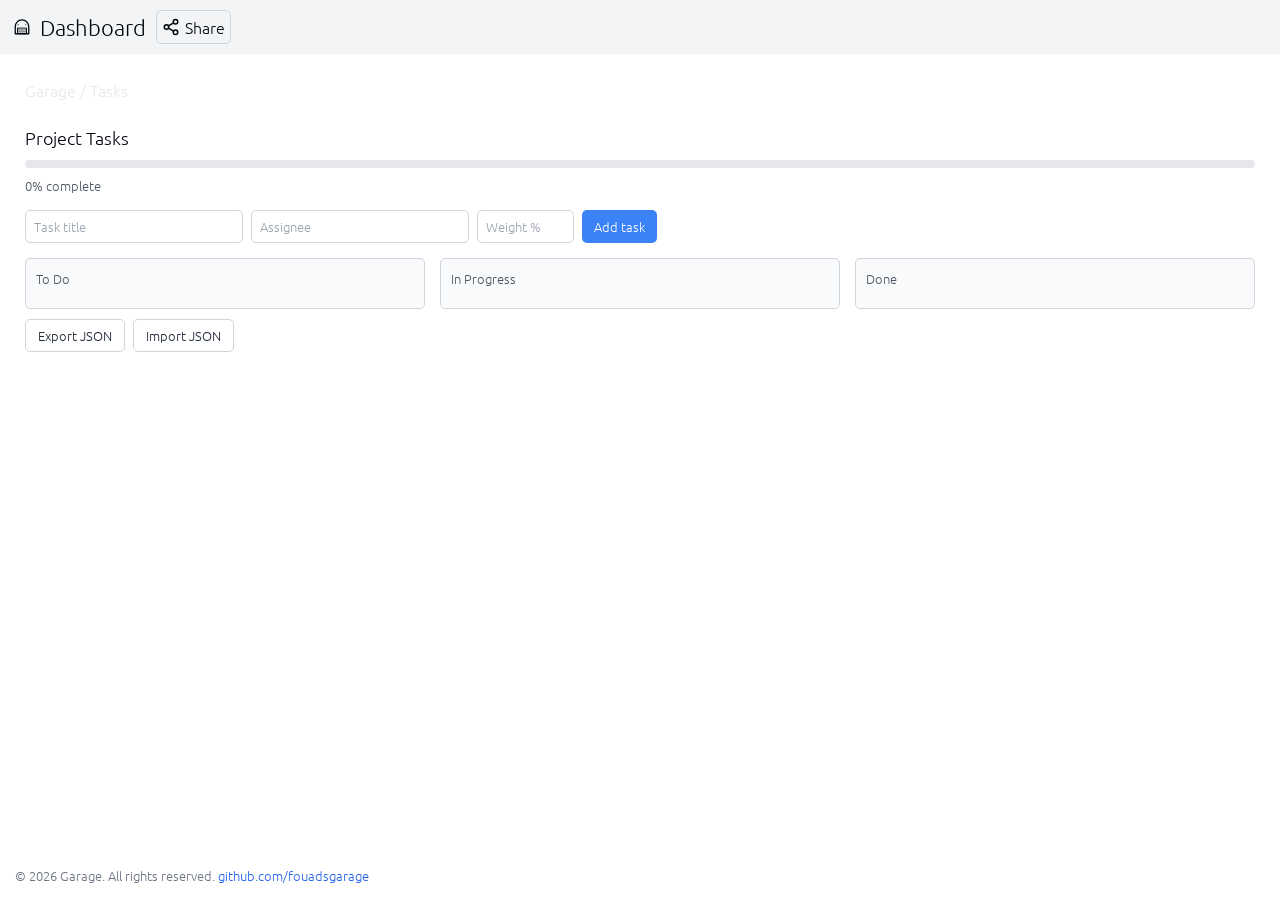
==== tasks.html @ 083e90ca "Add files via upload" ====
<!DOCTYPE html>
<html lang="en">
<head>
    <meta charset="UTF-8">
    <meta name="viewport" content="width=device-width, initial-scale=1.0">
    <title>Garage</title>

    <link rel="stylesheet" href="dashboard/assets/stylesheets/style.css">

    <script src="dashboard/assets/engines/engine.js" defer></script>
</head>
<body>
    <header class="dp-flex ai-center">
        <div class="brandmark dp-flex ai-center">
            <svg class="brand-logo" xmlns="http://www.w3.org/2000/svg" width="24" height="24" viewBox="0 0 512 512" aria-hidden="true">
                <path d="M112 400 V248 a144 144 0 0 1 288 0 V400 Z" fill="none" stroke="currentColor" stroke-width="28" stroke-linejoin="round"/>
                <rect x="160" y="280" width="192" height="120" fill="none" stroke="currentColor" stroke-width="20"/>
                <line x1="160" y1="320" x2="352" y2="320" stroke="currentColor" stroke-width="14" stroke-linecap="round"/>
                <line x1="160" y1="360" x2="352" y2="360" stroke="currentColor" stroke-width="14" stroke-linecap="round"/>
                <circle cx="176" cy="208" r="12" fill="currentColor"/>
                <circle cx="336" cy="208" r="12" fill="currentColor"/>
            </svg>
            <h1>Dashboard</h1>
        </div>
        <nav>
            <a href="" class="dp-flex ai-center jc-center" id="share-btn">
                <svg xmlns="http://www.w3.org/2000/svg" width="18" height="18" viewBox="0 0 24 24"
                    fill="none" stroke="currentColor" stroke-width="2"
                    stroke-linecap="round" stroke-linejoin="round" aria-hidden="true">
                    <circle cx="18" cy="5" r="3"/>
                    <circle cx="6" cy="12" r="3"/>
                    <circle cx="18" cy="19" r="3"/>
                    <line x1="8.59" y1="13.51" x2="15.42" y2="17.49"/>
                    <line x1="15.41" y1="6.51" x2="8.59" y2="10.49"/>
                </svg>
                Share
            </a>
        </nav>
    </header>
    <main>
        <article>
            <section class="route">
                <p>Garage / Tasks</p>
            </section>
            <section class="tasks-board">
                <div class="board-header">
                    <h2>Project Tasks</h2>
                    <div class="progress-bar">
                        <div class="progress-fill" id="progress-fill" style="width: 0%"></div>
                    </div>
                    <span class="progress-text" id="progress-text">0% complete</span>
                </div>

                <form class="task-create" id="task-create">
                    <input type="text" name="title" id="task-title" placeholder="Task title" required>
                    <input type="text" name="assignee" id="task-assignee" placeholder="Assignee" required>
                    <input type="number" name="weight" id="task-weight" placeholder="Weight %" min="1" max="100" required>
                    <button type="submit">Add task</button>
                </form>

                <div class="board-columns" id="board-columns">
                    <div class="column" data-status="todo">
                        <h3>To Do</h3>
                    </div>
                    <div class="column" data-status="in_progress">
                        <h3>In Progress</h3>
                    </div>
                    <div class="column" data-status="done">
                        <h3>Done</h3>
                    </div>
                </div>
                <div class="task-actions">
                    <button type="button" id="export-json">Export JSON</button>
                    <label class="import-label">
                        Import JSON
                        <input type="file" id="import-json" accept=".json" hidden>
                    </label>
                </div>
            </section>
        </article>
        <!-- <aside></aside> -->
    </main>
    <footer class="dp-flex ai-center jc-center">
        <p>
            &copy; 2026 Garage. All rights reserved.
            <a href="https://github.com/fouadsgarage" target="_blank" rel="noopener">github.com/fouadsgarage</a>
        </p>
    </footer>
</body>
</html>
---- dashboard/assets/stylesheets/style.css ----
@charset "UTF-8";
@import url(./defaults.css);

:root {
    /* ubuntu-font-family-0.83 */
    --ubuntu-font-family-083-L: ubuntu-font-family-083-L;

    /* gray-scale */
    --gray-50:  #f9fafb;
    --gray-100: #f3f4f6;
    --gray-200: #e5e7eb;
    --gray-300: #d1d5db;
    --gray-400: #9ca3af;
    --gray-500: #6b7280;
    --gray-600: #4b5563;
    --gray-700: #374151;
    --gray-800: #1f2937;
    --gray-900: #111827;
    --gray-950: #030712;
    
    /* blue scale */
    --blue-50:  #eff6ff;
    --blue-100: #dbeafe;
    --blue-200: #bfdbfe;
    --blue-300: #93c5fd;
    --blue-400: #60a5fa;
    --blue-500: #3b82f6;
    --blue-600: #2563eb;
    --blue-700: #1d4ed8;
    --blue-800: #1e40af;
    --blue-900: #1e3a8a;
    --blue-950: #172554;
}

* {
    box-sizing: border-box;
    margin: 0;
    border: 0;
    padding: 0;
    font-family: var(--ubuntu-font-family-083-L);
}

header {
    background-color: var(--gray-100);
    padding: 10px;
}

header .brandmark {
    margin: 0 10px 0 0;
}

header .brandmark .brand-logo {
    color: var(--gray-950);
    margin: 0 6px 0 0;
    flex-shrink: 0;
}

header .brandmark h1 {
    color: var(--gray-950);
    font-size: 22px;
    font-weight: 100;
}

header nav a {
    text-decoration: none;
    color: var(--gray-950);
    margin: 0 5px 0 0;
    border: 1px solid var(--gray-300);
    border-radius: 5px;
    padding: 5px;
    transition: 0.3s;
}

header nav a svg {
    margin: 0 5px 0 0;
}

/* main */

main article .route {
    color: var(--gray-200);
    margin: 0 0 25px 0;
}

main article {
    margin: 25px;
}

main article .welcome-message {
    margin: 0 0 25px 0;
}

main article .welcome-message p {
    color: var(--gray-600);
    font-weight: bold;
}

main article .guide {
    margin: 0 0 25px 0;
    background-color: var(--gray-50);
    border: 1px solid var(--gray-300);
    border-radius: 5px;
    padding: 15px;
}

main article .guide h2 {
    color: var(--gray-950);
    font-size: 16px;
    font-weight: 400;
    margin: 0 0 12px 0;
}

main article .guide .guide-steps .step {
    display: flex;
    align-items: flex-start;
    gap: 10px;
    margin: 0 0 10px 0;
}

main article .guide .guide-steps .step:last-child {
    margin: 0;
}

main article .guide .guide-steps .step .step-number {
    flex-shrink: 0;
    width: 22px;
    height: 22px;
    display: flex;
    align-items: center;
    justify-content: center;
    background-color: var(--blue-500);
    color: white;
    border-radius: 50%;
    font-size: 12px;
}

main article .guide .guide-steps .step p {
    color: var(--gray-600);
    font-size: 13px;
    line-height: 1.5;
}

main article .guide .guide-steps .step p a {
    color: var(--blue-600);
    text-decoration: none;
}

main article .guide .guide-steps .step p strong {
    color: var(--gray-800);
    font-weight: 500;
}

footer {
    position: absolute;
    bottom: 0;
    padding: 15px;
    margin: 25px 0 0 0;
}

footer p {
    color: var(--gray-500);
    font-size: 13px;
}

footer p a {
    color: var(--blue-600);
    text-decoration: none;
    transition: 0.3s;
}

/* t */

main article .terminal {
    border: 1px solid var(--gray-300);
    border-radius: 5px;
    overflow: hidden;
}

main article .terminal .terminal-body {
    padding: 10px;
    color: var(--gray-600);
    font-size: 14px;
}

main article .terminal .terminal-body .line {
    margin: 0 0 5px 0;
}

main article .terminal .terminal-body code {
    color: var(--blue-600);
}

main article .terminal .terminal-input {
    display: flex;
    align-items: center;
    gap: 5px;
    padding: 10px;
    border-top: 1px solid var(--gray-300);
}

main article .terminal .terminal-input .prompt {
    color: var(--blue-600);
}

main article .terminal .terminal-input input {
    width: 100%;
    background-color: transparent;
    color: var(--gray-800);
    font-size: 14px;
    outline: none;
}

main article .terminal .terminal-input input::placeholder {
    color: var(--gray-400);
}

/* Tasks.html main */

main article .tasks-board {
    margin: 0 0 25px 0;
}

main article .tasks-board .board-header {
    margin: 0 0 15px 0;
}

main article .tasks-board .board-header h2 {
    color: var(--gray-950);
    font-size: 18px;
    font-weight: 400;
    margin: 0 0 10px 0;
}

main article .tasks-board .board-header .progress-bar {
    width: 100%;
    height: 8px;
    background-color: var(--gray-200);
    border-radius: 5px;
    overflow: hidden;
    margin: 0 0 5px 0;
}

main article .tasks-board .board-header .progress-bar .progress-fill {
    height: 100%;
    background-color: var(--blue-500);
    transition: 0.3s;
}

main article .tasks-board .board-header .progress-text {
    color: var(--gray-600);
    font-size: 13px;
}

main article .tasks-board .task-create {
    display: flex;
    gap: 8px;
    margin: 0 0 15px 0;
}

main article .tasks-board .task-create input {
    border: 1px solid var(--gray-300);
    border-radius: 5px;
    padding: 6px 8px;
    font-size: 13px;
    color: var(--gray-800);
    background-color: white;
}

main article .tasks-board .task-create input::placeholder {
    color: var(--gray-400);
}

main article .tasks-board .task-create button {
    background-color: var(--blue-500);
    color: white;
    border-radius: 5px;
    padding: 6px 12px;
    font-size: 13px;
    cursor: pointer;
    transition: 0.3s;
}

main article .tasks-board .board-columns {
    display: flex;
    gap: 15px;
}

main article .tasks-board .board-columns .column {
    flex: 1;
    background-color: var(--gray-50);
    border: 1px solid var(--gray-300);
    border-radius: 5px;
    padding: 10px;
}

main article .tasks-board .board-columns .column h3 {
    color: var(--gray-600);
    font-size: 13px;
    font-weight: 400;
    margin: 0 0 10px 0;
}

main article .tasks-board .board-columns .column .task-card {
    background-color: white;
    border: 1px solid var(--gray-200);
    border-radius: 5px;
    padding: 10px;
    margin: 0 0 8px 0;
}

main article .tasks-board .board-columns .column .task-card.done {
    opacity: 0.6;
}

main article .tasks-board .board-columns .column .task-card .task-title {
    color: var(--gray-800);
    font-size: 14px;
    margin: 0 0 5px 0;
}

main article .tasks-board .board-columns .column .task-card .task-meta {
    color: var(--gray-500);
    font-size: 12px;
    margin: 0 0 8px 0;
}

main article .tasks-board .board-columns .column .task-card .btn-start {
    background-color: var(--gray-500);
    color: white;
    border-radius: 5px;
    padding: 5px 10px;
    font-size: 12px;
    cursor: pointer;
    transition: 0.3s;
}

main article .tasks-board .board-columns .column .task-card .btn-success {
    background-color: var(--blue-500);
    color: white;
    border-radius: 5px;
    padding: 5px 10px;
    font-size: 12px;
    cursor: pointer;
    transition: 0.3s;
}

main article .tasks-board .task-actions {
    display: flex;
    gap: 8px;
    margin: 0 0 15px 0;
}

main article .tasks-board .task-actions button,
main article .tasks-board .task-actions .import-label {
    margin: 10px 0 0 0;
    border: 1px solid var(--gray-300);
    border-radius: 5px;
    padding: 6px 12px;
    font-size: 13px;
    color: var(--gray-800);
    background-color: white;
    cursor: pointer;
    transition: 0.3s;
}

@media (hover: hover) and (pointer: fine) {
    header nav a:hover {
        background-color: var(--gray-200);
    }

    main article .tasks-board .task-create button:hover {
        background-color: var(--blue-600);
    }

    main article .tasks-board .board-columns .column .task-card .btn-start:hover {
        background-color: var(--gray-600);
    }

    main article .tasks-board .board-columns .column .task-card .btn-success:hover {
        background-color: var(--blue-600);
    }

    main article .tasks-board .task-actions button:hover,
    main article .tasks-board .task-actions .import-label:hover {
        background-color: var(--gray-100);
    }

    footer p a:hover {
        color: var(--blue-700);
        text-decoration: underline;
    }
}

@media (hover: none) and (pointer: coarse) {
    header {
        flex-wrap: wrap;
        gap: 8px;
    }

    header .brandmark {
        margin: 0;
    }

    header nav {
        flex-wrap: wrap;
        gap: 5px;
    }

    header nav a {
        margin: 0;
    }

    main article {
        margin: 15px;
    }

    main article .guide .guide-steps .step {
        flex-direction: column;
        gap: 5px;
    }

    main article .terminal .terminal-input {
        padding: 12px 10px;
    }

    main article .tasks-board .task-create {
        flex-direction: column;
    }

    main article .tasks-board .task-create button {
        padding: 10px 15px;
    }

    main article .tasks-board .board-columns {
        flex-direction: column;
    }

    main article .tasks-board .board-columns .column .task-card .btn-start,
    main article .tasks-board .board-columns .column .task-card .btn-success {
        padding: 10px 15px;
    }

    main article .tasks-board .task-actions {
        flex-direction: column;
    }

    main article .tasks-board .task-actions button,
    main article .tasks-board .task-actions .import-label {
        padding: 10px 15px;
    }
}

@media (max-width: 640px) {
    header {
        flex-wrap: wrap;
        gap: 8px;
    }

    header .brandmark {
        margin: 0;
    }

    header nav {
        flex-wrap: wrap;
        gap: 5px;
    }

    header nav a {
        margin: 0;
    }

    main article {
        margin: 15px;
    }

    main article .guide .guide-steps .step {
        flex-direction: column;
        gap: 5px;
    }

    main article .terminal .terminal-input {
        padding: 12px 10px;
    }

    main article .tasks-board .task-create {
        flex-direction: column;
    }

    main article .tasks-board .task-create button {
        padding: 10px 15px;
    }

    main article .tasks-board .board-columns {
        flex-direction: column;
    }

    main article .tasks-board .board-columns .column .task-card .btn-start,
    main article .tasks-board .board-columns .column .task-card .btn-success {
        padding: 10px 15px;
    }

    main article .tasks-board .task-actions {
        flex-direction: column;
    }

    main article .tasks-board .task-actions button,
    main article .tasks-board .task-actions .import-label {
        padding: 10px 15px;
    }
}

@media (min-width: 641px) and (max-width: 1024px) {
    main article .tasks-board .board-columns {
        flex-wrap: wrap;
    }

    main article .tasks-board .board-columns .column {
        flex: 1 1 30%;
    }
}
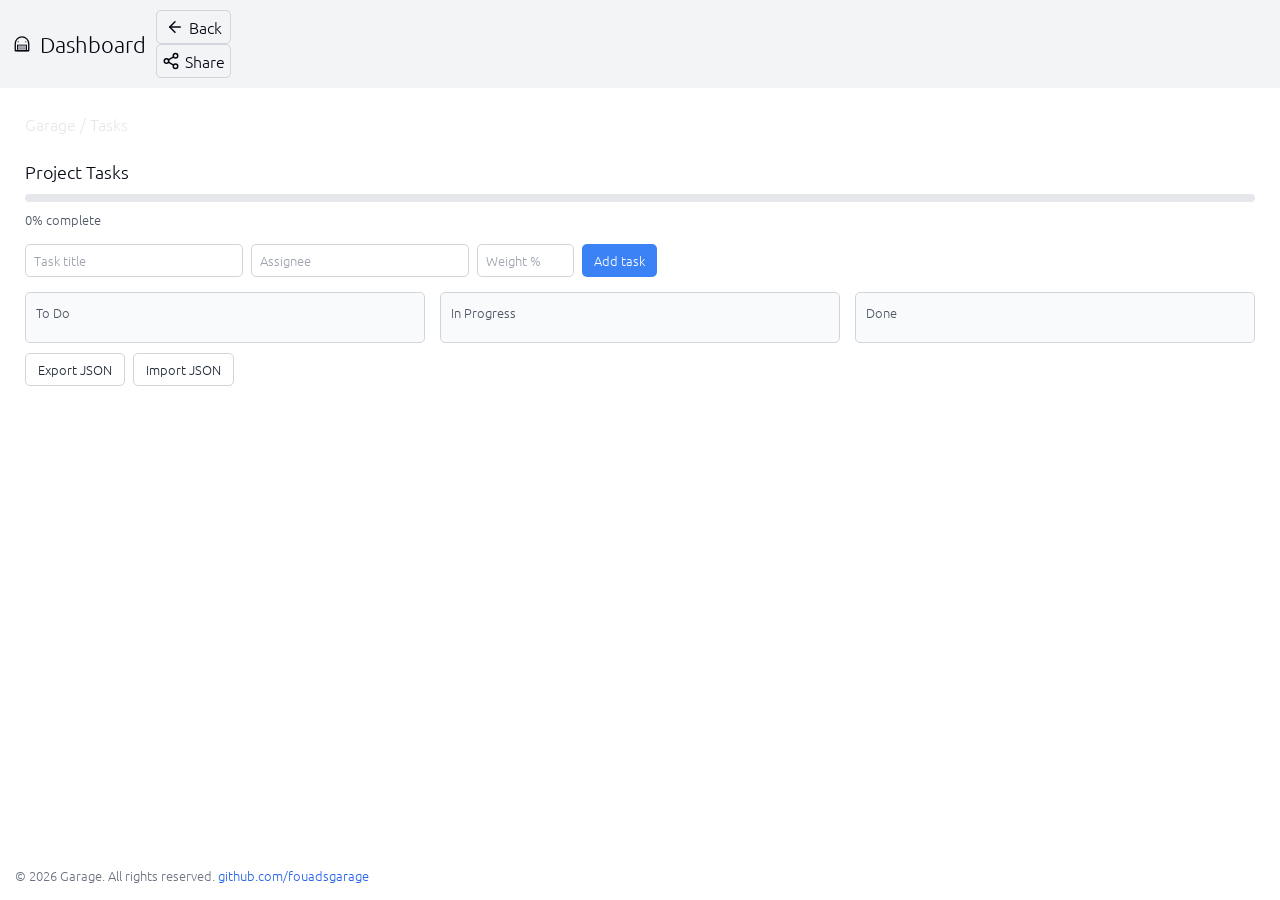
==== commit 133a34af: "Update tasks.html" ====
--- a/tasks.html
+++ b/tasks.html
@@ -23,6 +23,15 @@
             <h1>Dashboard</h1>
         </div>
         <nav>
+            <a href="/" class="dp-flex ai-center jc-center" id="back-btn" aria-label="Back">
+                <svg xmlns="http://www.w3.org/2000/svg" width="18" height="18" viewBox="0 0 24 24"
+                    fill="none" stroke="currentColor" stroke-width="2"
+                    stroke-linecap="round" stroke-linejoin="round" aria-hidden="true">
+                    <line x1="19" y1="12" x2="5" y2="12"/>
+                    <polyline points="12 19 5 12 12 5"/>
+                </svg>
+                Back
+            </a>
             <a href="" class="dp-flex ai-center jc-center" id="share-btn">
                 <svg xmlns="http://www.w3.org/2000/svg" width="18" height="18" viewBox="0 0 24 24"
                     fill="none" stroke="currentColor" stroke-width="2"
@@ -87,4 +96,4 @@
         </p>
     </footer>
 </body>
-</html>+</html>
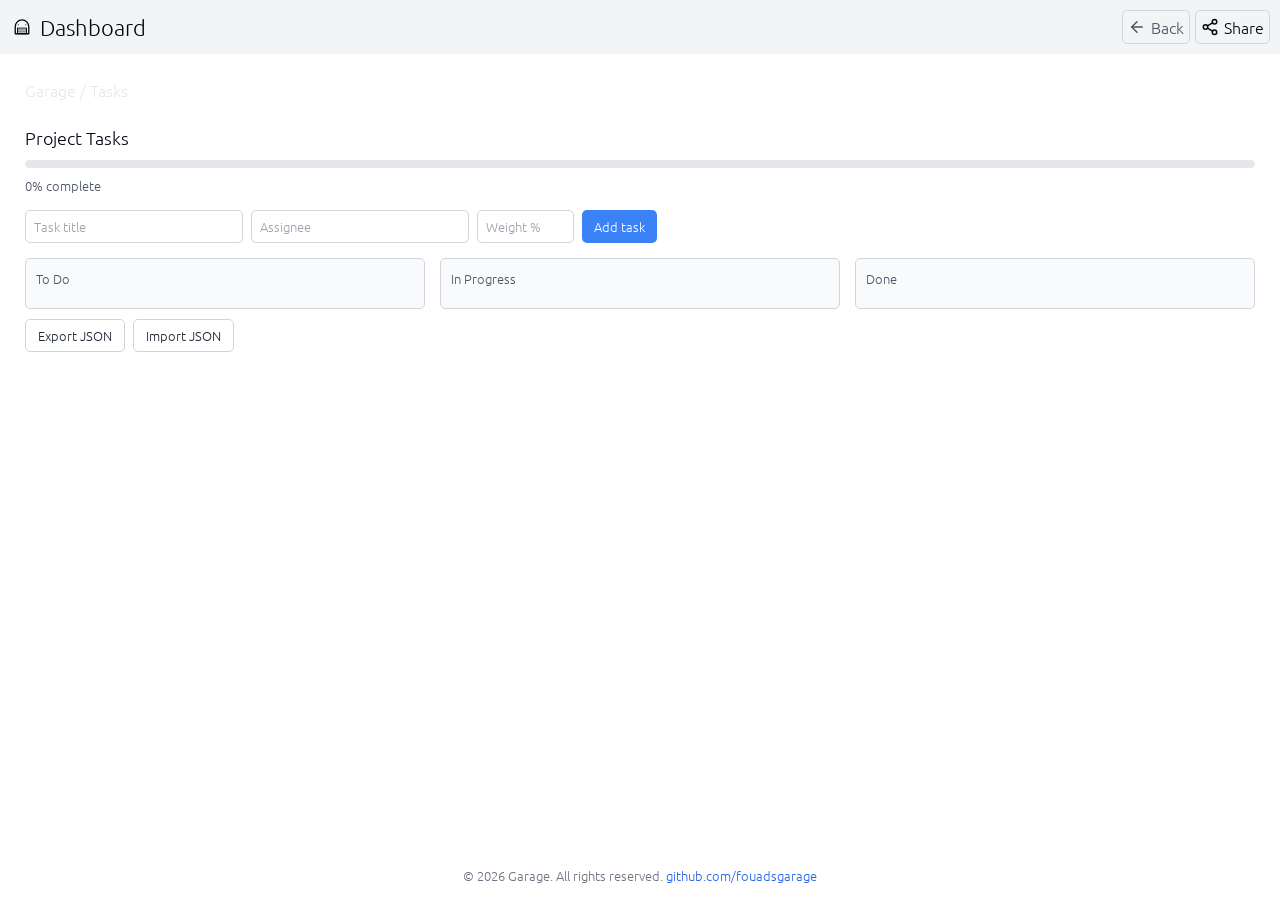
==== commit 123ca5a7: "Update tasks.html" ====
--- a/tasks.html
+++ b/tasks.html
@@ -23,7 +23,7 @@
             <h1>Dashboard</h1>
         </div>
         <nav>
-            <a href="/" class="dp-flex ai-center jc-center" id="back-btn" aria-label="Back">
+            <a href="/garage" class="dp-flex ai-center jc-center" id="back-btn" aria-label="Back">
                 <svg xmlns="http://www.w3.org/2000/svg" width="18" height="18" viewBox="0 0 24 24"
                     fill="none" stroke="currentColor" stroke-width="2"
                     stroke-linecap="round" stroke-linejoin="round" aria-hidden="true">
--- a/dashboard/assets/stylesheets/style.css
+++ b/dashboard/assets/stylesheets/style.css
@@ -2,10 +2,8 @@
 @import url(./defaults.css);
 
 :root {
-    /* ubuntu-font-family-0.83 */
     --ubuntu-font-family-083-L: ubuntu-font-family-083-L;
 
-    /* gray-scale */
     --gray-50:  #f9fafb;
     --gray-100: #f3f4f6;
     --gray-200: #e5e7eb;
@@ -17,8 +15,7 @@
     --gray-800: #1f2937;
     --gray-900: #111827;
     --gray-950: #030712;
-    
-    /* blue scale */
+
     --blue-50:  #eff6ff;
     --blue-100: #dbeafe;
     --blue-200: #bfdbfe;
@@ -40,6 +37,12 @@
     font-family: var(--ubuntu-font-family-083-L);
 }
 
+body {
+    min-height: 100vh;
+    display: flex;
+    flex-direction: column;
+}
+
 header {
     background-color: var(--gray-100);
     padding: 10px;
@@ -61,10 +64,16 @@
     font-weight: 100;
 }
 
+header nav {
+    display: flex;
+    align-items: center;
+    gap: 5px;
+    margin-left: auto;
+}
+
 header nav a {
     text-decoration: none;
     color: var(--gray-950);
-    margin: 0 5px 0 0;
     border: 1px solid var(--gray-300);
     border-radius: 5px;
     padding: 5px;
@@ -75,7 +84,17 @@
     margin: 0 5px 0 0;
 }
 
-/* main */
+header nav a#back-btn {
+    color: var(--gray-600);
+}
+
+header nav a#back-btn span {
+    margin: 0 0 0 5px;
+}
+
+main {
+    flex: 1;
+}
 
 main article .route {
     color: var(--gray-200);
@@ -151,10 +170,8 @@
 }
 
 footer {
-    position: absolute;
-    bottom: 0;
+    margin-top: auto;
     padding: 15px;
-    margin: 25px 0 0 0;
 }
 
 footer p {
@@ -167,8 +184,6 @@
     text-decoration: none;
     transition: 0.3s;
 }
-
-/* t */
 
 main article .terminal {
     border: 1px solid var(--gray-300);
@@ -214,8 +229,6 @@
     color: var(--gray-400);
 }
 
-/* Tasks.html main */
-
 main article .tasks-board {
     margin: 0 0 25px 0;
 }
@@ -404,6 +417,7 @@
     header nav {
         flex-wrap: wrap;
         gap: 5px;
+        margin-left: 0;
     }
 
     header nav a {
@@ -463,6 +477,7 @@
     header nav {
         flex-wrap: wrap;
         gap: 5px;
+        margin-left: 0;
     }
 
     header nav a {
@@ -517,4 +532,4 @@
     main article .tasks-board .board-columns .column {
         flex: 1 1 30%;
     }
-}+}
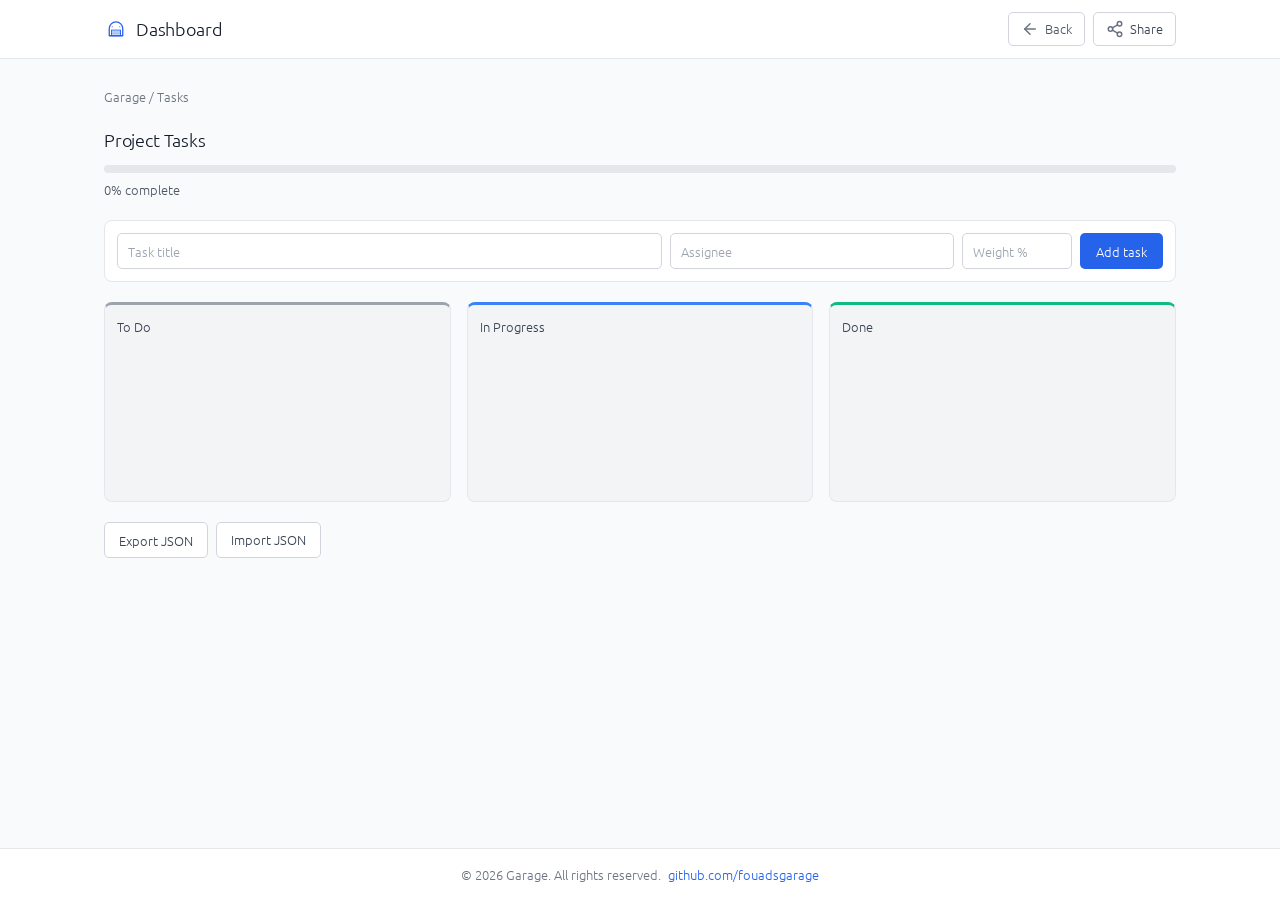
==== commit 53f5cd1b: "Update tasks.html" ====
--- a/tasks.html
+++ b/tasks.html
@@ -23,7 +23,7 @@
             <h1>Dashboard</h1>
         </div>
         <nav>
-            <a href="/garage" class="dp-flex ai-center jc-center" id="back-btn" aria-label="Back">
+            <a href="/" class="dp-flex ai-center jc-center" id="back-btn" aria-label="Back">
                 <svg xmlns="http://www.w3.org/2000/svg" width="18" height="18" viewBox="0 0 24 24"
                     fill="none" stroke="currentColor" stroke-width="2"
                     stroke-linecap="round" stroke-linejoin="round" aria-hidden="true">
@@ -65,7 +65,9 @@
                     <input type="text" name="assignee" id="task-assignee" placeholder="Assignee" required>
                     <input type="number" name="weight" id="task-weight" placeholder="Weight %" min="1" max="100" required>
                     <button type="submit">Add task</button>
+                    <button type="button" class="btn-cancel" id="task-cancel" hidden>Cancel</button>
                 </form>
+                <p class="weight-hint" id="weight-hint"></p>
 
                 <div class="board-columns" id="board-columns">
                     <div class="column" data-status="todo">
@@ -87,7 +89,6 @@
                 </div>
             </section>
         </article>
-        <!-- <aside></aside> -->
     </main>
     <footer class="dp-flex ai-center jc-center">
         <p>
@@ -95,5 +96,9 @@
             <a href="https://github.com/fouadsgarage" target="_blank" rel="noopener">github.com/fouadsgarage</a>
         </p>
     </footer>
+    <dialog class="dialog" id="dialog">
+        <p class="dialog-message" id="dialog-message"></p>
+        <div class="dialog-actions" id="dialog-actions"></div>
+    </dialog>
 </body>
 </html>
--- a/dashboard/assets/stylesheets/style.css
+++ b/dashboard/assets/stylesheets/style.css
@@ -3,6 +3,9 @@
 
 :root {
     --ubuntu-font-family-083-L: ubuntu-font-family-083-L;
+
+    --font-sans: var(--ubuntu-font-family-083-L), system-ui, -apple-system, "Segoe UI", Roboto, sans-serif;
+    --font-mono: ui-monospace, "SF Mono", "Cascadia Code", Menlo, Consolas, monospace;
 
     --gray-50:  #f9fafb;
     --gray-100: #f3f4f6;
@@ -27,6 +30,15 @@
     --blue-800: #1e40af;
     --blue-900: #1e3a8a;
     --blue-950: #172554;
+
+    --green-500: #10b981;
+    --green-600: #059669;
+    --green-700: #047857;
+
+    --content-width: 1120px;
+    --gutter: 24px;
+    --control-h: 36px;
+    --ease: 0.15s ease;
 }
 
 * {
@@ -34,18 +46,35 @@
     margin: 0;
     border: 0;
     padding: 0;
-    font-family: var(--ubuntu-font-family-083-L);
+    font-family: var(--font-sans);
+}
+
+html {
+    -webkit-text-size-adjust: 100%;
 }
 
 body {
     min-height: 100vh;
     display: flex;
     flex-direction: column;
+    background-color: var(--gray-50);
+    color: var(--gray-800);
+    font-size: 14px;
+    line-height: 1.5;
+    -webkit-font-smoothing: antialiased;
+}
+
+a:focus-visible,
+button:focus-visible,
+.import-label:focus-within {
+    outline: 2px solid var(--blue-500);
+    outline-offset: 2px;
 }
 
 header {
-    background-color: var(--gray-100);
-    padding: 10px;
+    background-color: white;
+    border-bottom: 1px solid var(--gray-200);
+    padding: 12px max(var(--gutter), calc((100% - var(--content-width)) / 2 + var(--gutter)));
 }
 
 header .brandmark {
@@ -53,349 +82,491 @@
 }
 
 header .brandmark .brand-logo {
-    color: var(--gray-950);
-    margin: 0 6px 0 0;
+    color: var(--blue-600);
+    margin: 0 8px 0 0;
     flex-shrink: 0;
 }
 
 header .brandmark h1 {
-    color: var(--gray-950);
-    font-size: 22px;
-    font-weight: 100;
+    color: var(--gray-900);
+    font-size: 18px;
+    font-weight: 500;
+    letter-spacing: -0.01em;
 }
 
 header nav {
     display: flex;
     align-items: center;
-    gap: 5px;
+    gap: 8px;
     margin-left: auto;
 }
 
 header nav a {
+    gap: 6px;
     text-decoration: none;
-    color: var(--gray-950);
+    color: var(--gray-700);
+    font-size: 13px;
+    font-weight: 500;
+    background-color: white;
     border: 1px solid var(--gray-300);
     border-radius: 5px;
-    padding: 5px;
-    transition: 0.3s;
+    padding: 6px 12px;
+    transition: background-color var(--ease), border-color var(--ease);
 }
 
 header nav a svg {
-    margin: 0 5px 0 0;
+    margin: 0;
+    color: var(--gray-500);
+    flex-shrink: 0;
 }
 
 header nav a#back-btn {
     color: var(--gray-600);
 }
 
-header nav a#back-btn span {
-    margin: 0 0 0 5px;
-}
-
 main {
     flex: 1;
 }
 
+main article {
+    max-width: var(--content-width);
+    margin: 0 auto;
+    padding: 28px var(--gutter) 40px;
+}
+
 main article .route {
-    color: var(--gray-200);
-    margin: 0 0 25px 0;
-}
-
-main article {
-    margin: 25px;
+    color: var(--gray-500);
+    font-size: 13px;
+    margin: 0 0 20px 0;
 }
 
 main article .welcome-message {
-    margin: 0 0 25px 0;
+    margin: 0 0 24px 0;
 }
 
 main article .welcome-message p {
-    color: var(--gray-600);
-    font-weight: bold;
+    color: var(--gray-700);
+    font-size: 17px;
+    font-weight: 500;
+    letter-spacing: -0.01em;
 }
 
 main article .guide {
-    margin: 0 0 25px 0;
-    background-color: var(--gray-50);
-    border: 1px solid var(--gray-300);
-    border-radius: 5px;
-    padding: 15px;
+    margin: 0 0 24px 0;
+    background-color: white;
+    border: 1px solid var(--gray-200);
+    border-radius: 8px;
+    padding: 20px;
 }
 
 main article .guide h2 {
-    color: var(--gray-950);
-    font-size: 16px;
-    font-weight: 400;
-    margin: 0 0 12px 0;
+    color: var(--gray-900);
+    font-size: 15px;
+    font-weight: 500;
+    margin: 0 0 16px 0;
+}
+
+main article .guide .guide-steps {
+    display: grid;
+    grid-template-columns: repeat(auto-fit, minmax(260px, 1fr));
+    gap: 16px 32px;
 }
 
 main article .guide .guide-steps .step {
     display: flex;
     align-items: flex-start;
-    gap: 10px;
-    margin: 0 0 10px 0;
-}
-
-main article .guide .guide-steps .step:last-child {
+    gap: 12px;
     margin: 0;
 }
 
 main article .guide .guide-steps .step .step-number {
     flex-shrink: 0;
-    width: 22px;
-    height: 22px;
+    width: 24px;
+    height: 24px;
     display: flex;
     align-items: center;
     justify-content: center;
-    background-color: var(--blue-500);
-    color: white;
+    background-color: var(--blue-50);
+    color: var(--blue-700);
+    border: 1px solid var(--blue-200);
     border-radius: 50%;
     font-size: 12px;
+    font-weight: 500;
 }
 
 main article .guide .guide-steps .step p {
     color: var(--gray-600);
-    font-size: 13px;
-    line-height: 1.5;
+    font-size: 14px;
+    line-height: 1.6;
 }
 
 main article .guide .guide-steps .step p a {
     color: var(--blue-600);
+    font-weight: 500;
     text-decoration: none;
 }
 
 main article .guide .guide-steps .step p strong {
-    color: var(--gray-800);
-    font-weight: 500;
-}
-
-footer {
-    margin-top: auto;
-    padding: 15px;
-}
-
-footer p {
-    color: var(--gray-500);
-    font-size: 13px;
-}
-
-footer p a {
-    color: var(--blue-600);
-    text-decoration: none;
-    transition: 0.3s;
+    color: var(--gray-900);
+    font-weight: 500;
+}
+
+main article .terminal,
+main article .terminal * {
+    font-family: var(--font-mono);
 }
 
 main article .terminal {
-    border: 1px solid var(--gray-300);
-    border-radius: 5px;
+    background-color: var(--gray-900);
+    border: 1px solid var(--gray-800);
+    border-radius: 8px;
     overflow: hidden;
+    transition: border-color var(--ease), box-shadow var(--ease);
+}
+
+main article .terminal:focus-within {
+    border-color: var(--blue-500);
+    box-shadow: 0 0 0 3px rgba(59, 130, 246, 0.25);
 }
 
 main article .terminal .terminal-body {
-    padding: 10px;
-    color: var(--gray-600);
-    font-size: 14px;
+    padding: 16px;
+    min-height: 240px;
+    max-height: 60vh;
+    overflow-y: auto;
+    color: var(--gray-400);
+    font-size: 13px;
+    line-height: 1.7;
 }
 
 main article .terminal .terminal-body .line {
-    margin: 0 0 5px 0;
+    margin: 0 0 4px 0;
+    white-space: pre-wrap;
+    overflow-wrap: anywhere;
+}
+
+main article .terminal .terminal-body .line.cmd {
+    color: var(--gray-100);
 }
 
 main article .terminal .terminal-body code {
-    color: var(--blue-600);
+    color: var(--blue-300);
+    background-color: rgba(96, 165, 250, 0.12);
+    border-radius: 3px;
+    padding: 1px 6px;
 }
 
 main article .terminal .terminal-input {
     display: flex;
     align-items: center;
-    gap: 5px;
-    padding: 10px;
-    border-top: 1px solid var(--gray-300);
+    gap: 8px;
+    padding: 12px 16px;
+    border-top: 1px solid var(--gray-800);
+    background-color: rgba(255, 255, 255, 0.03);
 }
 
 main article .terminal .terminal-input .prompt {
-    color: var(--blue-600);
+    color: var(--blue-400);
+    font-weight: 700;
 }
 
 main article .terminal .terminal-input input {
     width: 100%;
     background-color: transparent;
-    color: var(--gray-800);
-    font-size: 14px;
+    color: var(--gray-100);
+    caret-color: var(--blue-400);
+    font-size: 13px;
     outline: none;
 }
 
 main article .terminal .terminal-input input::placeholder {
-    color: var(--gray-400);
+    color: var(--gray-600);
 }
 
 main article .tasks-board {
-    margin: 0 0 25px 0;
+    margin: 0;
 }
 
 main article .tasks-board .board-header {
-    margin: 0 0 15px 0;
+    margin: 0 0 20px 0;
 }
 
 main article .tasks-board .board-header h2 {
-    color: var(--gray-950);
+    color: var(--gray-900);
     font-size: 18px;
-    font-weight: 400;
-    margin: 0 0 10px 0;
+    font-weight: 500;
+    letter-spacing: -0.01em;
+    margin: 0 0 12px 0;
 }
 
 main article .tasks-board .board-header .progress-bar {
     width: 100%;
     height: 8px;
     background-color: var(--gray-200);
-    border-radius: 5px;
+    border-radius: 999px;
     overflow: hidden;
-    margin: 0 0 5px 0;
+    margin: 0 0 6px 0;
 }
 
 main article .tasks-board .board-header .progress-bar .progress-fill {
     height: 100%;
-    background-color: var(--blue-500);
-    transition: 0.3s;
+    background-color: var(--blue-600);
+    border-radius: 999px;
+    transition: width 0.3s ease;
 }
 
 main article .tasks-board .board-header .progress-text {
     color: var(--gray-600);
     font-size: 13px;
+    font-variant-numeric: tabular-nums;
 }
 
 main article .tasks-board .task-create {
     display: flex;
     gap: 8px;
-    margin: 0 0 15px 0;
+    margin: 0 0 20px 0;
+    background-color: white;
+    border: 1px solid var(--gray-200);
+    border-radius: 8px;
+    padding: 12px;
 }
 
 main article .tasks-board .task-create input {
+    flex: 1 1 0;
+    min-width: 0;
+    height: var(--control-h);
     border: 1px solid var(--gray-300);
     border-radius: 5px;
-    padding: 6px 8px;
-    font-size: 13px;
-    color: var(--gray-800);
-    background-color: white;
+    padding: 0 10px;
+    font-size: 13px;
+    color: var(--gray-900);
+    background-color: white;
+    transition: border-color var(--ease), box-shadow var(--ease);
+}
+
+main article .tasks-board .task-create input[name="title"] {
+    flex: 2 1 0;
+}
+
+main article .tasks-board .task-create input[name="weight"] {
+    flex: 0 0 110px;
 }
 
 main article .tasks-board .task-create input::placeholder {
     color: var(--gray-400);
 }
 
+main article .tasks-board .task-create input:focus {
+    outline: none;
+    border-color: var(--blue-500);
+    box-shadow: 0 0 0 3px rgba(59, 130, 246, 0.2);
+}
+
 main article .tasks-board .task-create button {
-    background-color: var(--blue-500);
+    height: var(--control-h);
+    background-color: var(--blue-600);
     color: white;
     border-radius: 5px;
-    padding: 6px 12px;
-    font-size: 13px;
+    padding: 0 16px;
+    font-size: 13px;
+    font-weight: 500;
     cursor: pointer;
-    transition: 0.3s;
+    white-space: nowrap;
+    transition: background-color var(--ease);
 }
 
 main article .tasks-board .board-columns {
     display: flex;
-    gap: 15px;
+    gap: 16px;
 }
 
 main article .tasks-board .board-columns .column {
     flex: 1;
+    min-width: 0;
+    min-height: 200px;
+    background-color: var(--gray-100);
+    border: 1px solid var(--gray-200);
+    border-top: 3px solid var(--gray-400);
+    border-radius: 8px;
+    padding: 12px;
+}
+
+main article .tasks-board .board-columns .column[data-status="in_progress"] {
+    border-top-color: var(--blue-500);
+}
+
+main article .tasks-board .board-columns .column[data-status="done"] {
+    border-top-color: var(--green-500);
+}
+
+main article .tasks-board .board-columns .column h3 {
+    color: var(--gray-700);
+    font-size: 13px;
+    font-weight: 500;
+    margin: 0 0 12px 0;
+}
+
+main article .tasks-board .board-columns .column .task-card {
+    background-color: white;
+    border: 1px solid var(--gray-200);
+    border-radius: 6px;
+    padding: 12px;
+    margin: 0 0 8px 0;
+    transition: border-color var(--ease), box-shadow var(--ease);
+}
+
+main article .tasks-board .board-columns .column .task-card:last-child {
+    margin-bottom: 0;
+}
+
+main article .tasks-board .board-columns .column .task-card.done {
     background-color: var(--gray-50);
-    border: 1px solid var(--gray-300);
-    border-radius: 5px;
-    padding: 10px;
-}
-
-main article .tasks-board .board-columns .column h3 {
-    color: var(--gray-600);
-    font-size: 13px;
-    font-weight: 400;
-    margin: 0 0 10px 0;
-}
-
-main article .tasks-board .board-columns .column .task-card {
-    background-color: white;
-    border: 1px solid var(--gray-200);
-    border-radius: 5px;
-    padding: 10px;
-    margin: 0 0 8px 0;
-}
-
-main article .tasks-board .board-columns .column .task-card.done {
-    opacity: 0.6;
+}
+
+main article .tasks-board .board-columns .column .task-card.done .task-title {
+    color: var(--gray-500);
+    text-decoration: line-through;
+    text-decoration-color: var(--gray-300);
 }
 
 main article .tasks-board .board-columns .column .task-card .task-title {
-    color: var(--gray-800);
+    color: var(--gray-900);
     font-size: 14px;
-    margin: 0 0 5px 0;
+    font-weight: 500;
+    line-height: 1.4;
+    margin: 0 0 4px 0;
+    overflow-wrap: anywhere;
 }
 
 main article .tasks-board .board-columns .column .task-card .task-meta {
     color: var(--gray-500);
     font-size: 12px;
-    margin: 0 0 8px 0;
+    margin: 0 0 12px 0;
+}
+
+main article .tasks-board .board-columns .column .task-card .task-meta:last-child {
+    margin-bottom: 0;
+}
+
+main article .tasks-board .board-columns .column .task-card .btn-start,
+main article .tasks-board .board-columns .column .task-card .btn-success {
+    border-radius: 4px;
+    padding: 5px 12px;
+    font-size: 12px;
+    font-weight: 500;
+    cursor: pointer;
+    transition: background-color var(--ease), border-color var(--ease);
 }
 
 main article .tasks-board .board-columns .column .task-card .btn-start {
-    background-color: var(--gray-500);
+    background-color: white;
+    color: var(--gray-700);
+    border: 1px solid var(--gray-300);
+}
+
+main article .tasks-board .board-columns .column .task-card .btn-success {
+    background-color: var(--green-600);
     color: white;
-    border-radius: 5px;
-    padding: 5px 10px;
-    font-size: 12px;
-    cursor: pointer;
-    transition: 0.3s;
-}
-
-main article .tasks-board .board-columns .column .task-card .btn-success {
-    background-color: var(--blue-500);
-    color: white;
-    border-radius: 5px;
-    padding: 5px 10px;
-    font-size: 12px;
-    cursor: pointer;
-    transition: 0.3s;
 }
 
 main article .tasks-board .task-actions {
     display: flex;
     gap: 8px;
-    margin: 0 0 15px 0;
+    margin: 20px 0 0 0;
 }
 
 main article .tasks-board .task-actions button,
 main article .tasks-board .task-actions .import-label {
-    margin: 10px 0 0 0;
+    display: inline-flex;
+    align-items: center;
+    height: var(--control-h);
+    margin: 0;
     border: 1px solid var(--gray-300);
     border-radius: 5px;
-    padding: 6px 12px;
-    font-size: 13px;
-    color: var(--gray-800);
+    padding: 0 14px;
+    font-size: 13px;
+    font-weight: 500;
+    color: var(--gray-700);
     background-color: white;
     cursor: pointer;
-    transition: 0.3s;
+    transition: background-color var(--ease), border-color var(--ease);
+}
+
+footer {
+    margin-top: auto;
+    padding: 16px;
+    background-color: white;
+    border-top: 1px solid var(--gray-200);
+    text-align: center;
+}
+
+footer p {
+    color: var(--gray-500);
+    font-size: 13px;
+}
+
+footer p a {
+    color: var(--blue-600);
+    font-weight: 500;
+    text-decoration: none;
+    margin-left: 4px;
+    transition: color var(--ease);
+}
+
+.toast {
+    position: fixed;
+    left: 50%;
+    bottom: 24px;
+    z-index: 1000;
+    transform: translate(-50%, 8px);
+    background-color: var(--gray-900);
+    color: white;
+    font-size: 13px;
+    padding: 10px 16px;
+    border-radius: 6px;
+    box-shadow: 0 4px 12px rgba(17, 24, 39, 0.2);
+    opacity: 0;
+    pointer-events: none;
+    transition: opacity 0.2s ease, transform 0.2s ease;
+}
+
+.toast.show {
+    opacity: 1;
+    transform: translate(-50%, 0);
 }
 
 @media (hover: hover) and (pointer: fine) {
     header nav a:hover {
-        background-color: var(--gray-200);
+        background-color: var(--gray-50);
+        border-color: var(--gray-400);
+    }
+
+    main article .guide .guide-steps .step p a:hover {
+        text-decoration: underline;
     }
 
     main article .tasks-board .task-create button:hover {
-        background-color: var(--blue-600);
+        background-color: var(--blue-700);
+    }
+
+    main article .tasks-board .board-columns .column .task-card:hover {
+        border-color: var(--gray-300);
+        box-shadow: 0 2px 6px rgba(17, 24, 39, 0.08);
     }
 
     main article .tasks-board .board-columns .column .task-card .btn-start:hover {
-        background-color: var(--gray-600);
+        background-color: var(--gray-100);
+        border-color: var(--gray-400);
     }
 
     main article .tasks-board .board-columns .column .task-card .btn-success:hover {
-        background-color: var(--blue-600);
+        background-color: var(--green-700);
     }
 
     main article .tasks-board .task-actions button:hover,
     main article .tasks-board .task-actions .import-label:hover {
-        background-color: var(--gray-100);
+        background-color: var(--gray-50);
+        border-color: var(--gray-400);
     }
 
     footer p a:hover {
@@ -405,6 +576,25 @@
 }
 
 @media (hover: none) and (pointer: coarse) {
+    :root {
+        --control-h: 44px;
+    }
+
+    header nav a {
+        padding: 10px 14px;
+    }
+
+    main article .tasks-board .board-columns .column .task-card .btn-start,
+    main article .tasks-board .board-columns .column .task-card .btn-success {
+        padding: 10px 16px;
+    }
+}
+
+@media (max-width: 640px) {
+    :root {
+        --gutter: 16px;
+    }
+
     header {
         flex-wrap: wrap;
         gap: 8px;
@@ -416,120 +606,35 @@
 
     header nav {
         flex-wrap: wrap;
-        gap: 5px;
         margin-left: 0;
     }
 
-    header nav a {
-        margin: 0;
-    }
-
     main article {
-        margin: 15px;
-    }
-
-    main article .guide .guide-steps .step {
-        flex-direction: column;
-        gap: 5px;
-    }
-
-    main article .terminal .terminal-input {
-        padding: 12px 10px;
-    }
-
-    main article .tasks-board .task-create {
-        flex-direction: column;
-    }
-
-    main article .tasks-board .task-create button {
-        padding: 10px 15px;
-    }
-
-    main article .tasks-board .board-columns {
-        flex-direction: column;
-    }
-
-    main article .tasks-board .board-columns .column .task-card .btn-start,
-    main article .tasks-board .board-columns .column .task-card .btn-success {
-        padding: 10px 15px;
-    }
-
+        padding-top: 20px;
+    }
+
+    main article .terminal .terminal-body {
+        min-height: 180px;
+    }
+
+    main article .tasks-board .task-create,
+    main article .tasks-board .board-columns,
     main article .tasks-board .task-actions {
         flex-direction: column;
     }
 
-    main article .tasks-board .task-actions button,
-    main article .tasks-board .task-actions .import-label {
-        padding: 10px 15px;
-    }
-}
-
-@media (max-width: 640px) {
-    header {
-        flex-wrap: wrap;
-        gap: 8px;
-    }
-
-    header .brandmark {
-        margin: 0;
-    }
-
-    header nav {
-        flex-wrap: wrap;
-        gap: 5px;
-        margin-left: 0;
-    }
-
-    header nav a {
-        margin: 0;
-    }
-
-    main article {
-        margin: 15px;
-    }
-
-    main article .guide .guide-steps .step {
-        flex-direction: column;
-        gap: 5px;
-    }
-
-    main article .terminal .terminal-input {
-        padding: 12px 10px;
-    }
-
-    main article .tasks-board .task-create {
-        flex-direction: column;
-    }
-
-    main article .tasks-board .task-create button {
-        padding: 10px 15px;
-    }
-
-    main article .tasks-board .board-columns {
-        flex-direction: column;
-    }
-
-    main article .tasks-board .board-columns .column .task-card .btn-start,
-    main article .tasks-board .board-columns .column .task-card .btn-success {
-        padding: 10px 15px;
-    }
-
-    main article .tasks-board .task-actions {
-        flex-direction: column;
-    }
-
-    main article .tasks-board .task-actions button,
-    main article .tasks-board .task-actions .import-label {
-        padding: 10px 15px;
-    }
-}
-
-@media (min-width: 641px) and (max-width: 1024px) {
-    main article .tasks-board .board-columns {
-        flex-wrap: wrap;
+    main article .tasks-board .task-create input[name="title"],
+    main article .tasks-board .task-create input[name="weight"] {
+        flex: 0 0 auto;
     }
 
     main article .tasks-board .board-columns .column {
-        flex: 1 1 30%;
-    }
-}
+        min-height: 0;
+    }
+}
+
+@media (prefers-reduced-motion: reduce) {
+    * {
+        transition: none !important;
+    }
+}
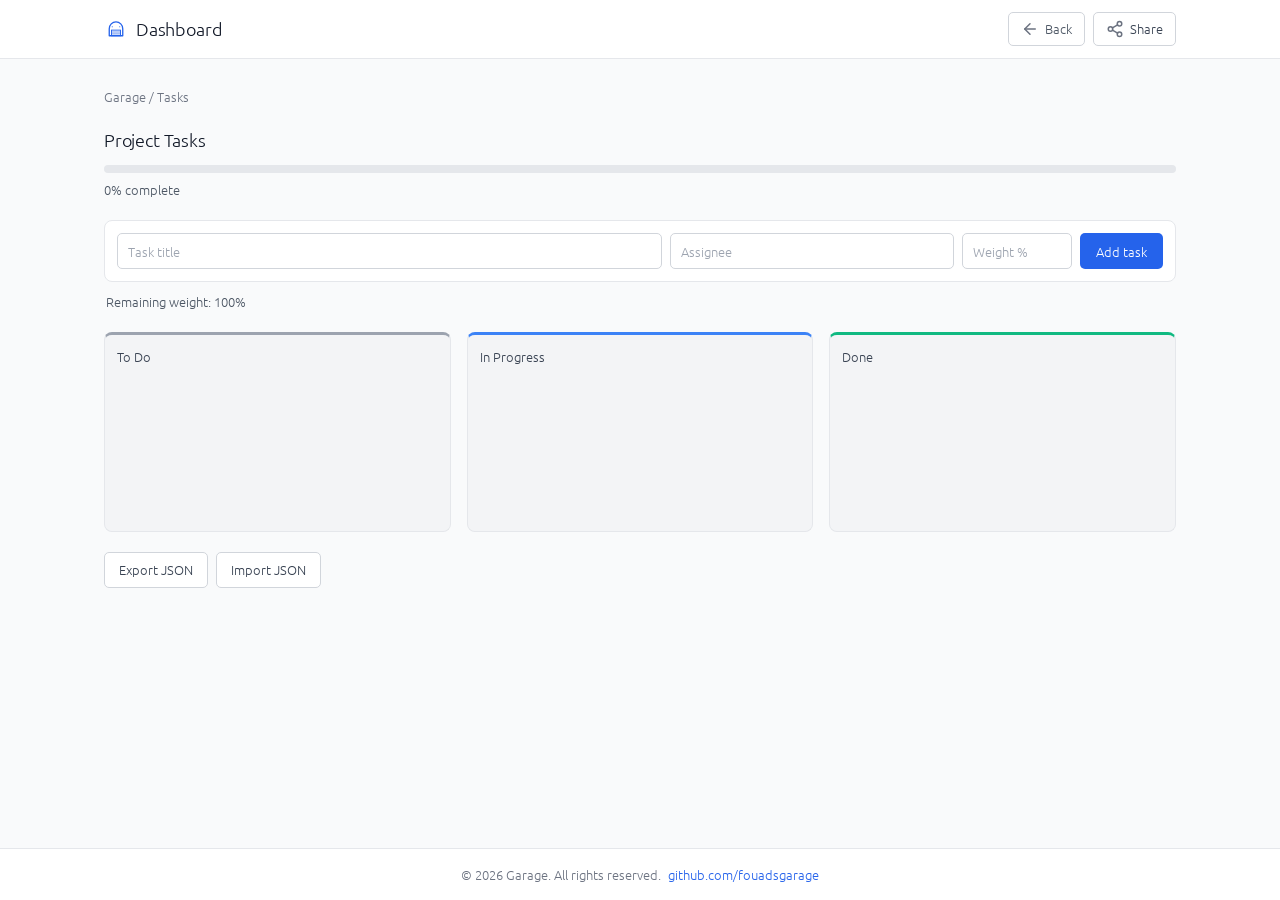
==== commit 093cee4e: "Update tasks.html" ====
--- a/tasks.html
+++ b/tasks.html
@@ -23,7 +23,7 @@
             <h1>Dashboard</h1>
         </div>
         <nav>
-            <a href="/" class="dp-flex ai-center jc-center" id="back-btn" aria-label="Back">
+            <a href="/garage" class="dp-flex ai-center jc-center" id="back-btn" aria-label="Back">
                 <svg xmlns="http://www.w3.org/2000/svg" width="18" height="18" viewBox="0 0 24 24"
                     fill="none" stroke="currentColor" stroke-width="2"
                     stroke-linecap="round" stroke-linejoin="round" aria-hidden="true">
--- a/dashboard/assets/stylesheets/style.css
+++ b/dashboard/assets/stylesheets/style.css
@@ -35,6 +35,19 @@
     --green-600: #059669;
     --green-700: #047857;
 
+    --red-50:  #fef2f2;
+    --red-300: #fca5a5;
+    --red-600: #dc2626;
+    --red-700: #b91c1c;
+
+    --green-50:  #ecfdf5;
+    --green-200: #a7f3d0;
+
+    --amber-50:  #fffbeb;
+    --amber-300: #fcd34d;
+    --amber-500: #f59e0b;
+    --amber-800: #92400e;
+
     --content-width: 1120px;
     --gutter: 24px;
     --control-h: 36px;
@@ -51,6 +64,7 @@
 
 html {
     -webkit-text-size-adjust: 100%;
+    scroll-behavior: smooth;
 }
 
 body {
@@ -211,6 +225,273 @@
     font-weight: 500;
 }
 
+main.docs {
+    display: flex;
+    align-items: flex-start;
+    gap: 40px;
+    width: 100%;
+    max-width: var(--content-width);
+    margin: 0 auto;
+    padding: 28px var(--gutter) 40px;
+}
+
+main.docs article {
+    flex: 1;
+    min-width: 0;
+    max-width: none;
+    margin: 0;
+    padding: 0;
+}
+
+main.docs .docs-nav {
+    position: sticky;
+    top: 24px;
+    flex: 0 0 200px;
+}
+
+main.docs .docs-nav h2 {
+    color: var(--gray-500);
+    font-size: 12px;
+    font-weight: 500;
+    margin: 0 0 8px 14px;
+}
+
+main.docs .docs-nav ul {
+    list-style: none;
+}
+
+main.docs .docs-nav a {
+    display: block;
+    padding: 6px 12px;
+    border-left: 2px solid var(--gray-200);
+    color: var(--gray-600);
+    font-size: 13px;
+    text-decoration: none;
+    transition: color var(--ease), border-color var(--ease);
+}
+
+main.docs .docs-nav a.active {
+    color: var(--blue-700);
+    border-left-color: var(--blue-600);
+    font-weight: 500;
+}
+
+main article .doc {
+    margin: 0 0 40px 0;
+    scroll-margin-top: 24px;
+}
+
+main article .doc h2 {
+    color: var(--gray-900);
+    font-size: 20px;
+    font-weight: 500;
+    letter-spacing: -0.01em;
+    margin: 0 0 14px 0;
+    padding: 0 0 8px 0;
+    border-bottom: 1px solid var(--gray-200);
+}
+
+main article .doc h3 {
+    color: var(--gray-900);
+    font-size: 15px;
+    font-weight: 500;
+    margin: 24px 0 8px 0;
+}
+
+main article .doc p {
+    color: var(--gray-600);
+    font-size: 14px;
+    line-height: 1.7;
+    margin: 0 0 12px 0;
+}
+
+main article .doc ul {
+    color: var(--gray-600);
+    font-size: 14px;
+    line-height: 1.7;
+    padding: 0 0 0 20px;
+    margin: 0 0 12px 0;
+}
+
+main article .doc li {
+    margin: 0 0 4px 0;
+}
+
+main article .doc strong {
+    color: var(--gray-900);
+    font-weight: 500;
+}
+
+main article .doc a {
+    color: var(--blue-600);
+    font-weight: 500;
+    text-decoration: none;
+}
+
+main article .doc code,
+main article .doc pre,
+main article .doc kbd {
+    font-family: var(--font-mono);
+}
+
+main article .doc code {
+    color: var(--gray-800);
+    font-size: 12.5px;
+    background-color: var(--gray-100);
+    border: 1px solid var(--gray-200);
+    border-radius: 4px;
+    padding: 1px 6px;
+}
+
+main article .doc pre {
+    background-color: var(--gray-900);
+    color: var(--gray-300);
+    border-radius: 8px;
+    padding: 16px;
+    margin: 0 0 16px 0;
+    overflow-x: auto;
+    font-size: 13px;
+    line-height: 1.6;
+}
+
+main article .doc pre code {
+    background-color: transparent;
+    color: inherit;
+    border: 0;
+    border-radius: 0;
+    padding: 0;
+    font-size: inherit;
+}
+
+main article .doc kbd {
+    color: var(--gray-700);
+    font-size: 12px;
+    background-color: white;
+    border: 1px solid var(--gray-300);
+    border-bottom-width: 2px;
+    border-radius: 4px;
+    padding: 1px 6px;
+}
+
+main article .doc .table-wrap {
+    overflow-x: auto;
+    background-color: white;
+    border: 1px solid var(--gray-200);
+    border-radius: 8px;
+    margin: 0 0 16px 0;
+}
+
+main article .doc table {
+    width: 100%;
+    border-collapse: collapse;
+    font-size: 13px;
+}
+
+main article .doc th {
+    background-color: var(--gray-50);
+    color: var(--gray-600);
+    font-weight: 500;
+    text-align: left;
+    padding: 10px 14px;
+    border-bottom: 1px solid var(--gray-200);
+    white-space: nowrap;
+}
+
+main article .doc td {
+    color: var(--gray-600);
+    line-height: 1.6;
+    padding: 10px 14px;
+    border-bottom: 1px solid var(--gray-200);
+    vertical-align: top;
+}
+
+main article .doc tr:last-child td {
+    border-bottom: 0;
+}
+
+main article .doc td:first-child {
+    color: var(--gray-900);
+    white-space: nowrap;
+}
+
+main article .doc .note {
+    background-color: var(--blue-50);
+    border: 1px solid var(--blue-200);
+    border-left: 3px solid var(--blue-500);
+    border-radius: 6px;
+    padding: 12px 14px;
+    margin: 0 0 16px 0;
+}
+
+main article .doc .note p {
+    color: var(--blue-900);
+    font-size: 13px;
+    margin: 0;
+}
+
+main article .doc .note.warning {
+    background-color: var(--amber-50);
+    border-color: var(--amber-300);
+    border-left-color: var(--amber-500);
+}
+
+main article .doc .note.warning p {
+    color: var(--amber-800);
+}
+
+main article .doc .flow {
+    display: flex;
+    align-items: center;
+    flex-wrap: wrap;
+    gap: 8px;
+    margin: 0 0 12px 0;
+}
+
+main article .doc .flow .flow-arrow {
+    color: var(--gray-400);
+    font-size: 14px;
+}
+
+main article .doc .badge {
+    display: inline-flex;
+    align-items: center;
+    border: 1px solid;
+    border-radius: 999px;
+    padding: 2px 10px;
+    font-size: 12px;
+    font-weight: 500;
+}
+
+main article .doc .badge.todo {
+    color: var(--gray-700);
+    background-color: var(--gray-100);
+    border-color: var(--gray-300);
+}
+
+main article .doc .badge.progress {
+    color: var(--blue-700);
+    background-color: var(--blue-50);
+    border-color: var(--blue-200);
+}
+
+main article .doc .badge.done {
+    color: var(--green-700);
+    background-color: var(--green-50);
+    border-color: var(--green-200);
+}
+
+main article .doc .guide {
+    margin: 0 0 16px 0;
+}
+
+main article .doc .guide .guide-steps {
+    grid-template-columns: repeat(2, minmax(0, 1fr));
+}
+
+main article .doc .guide .guide-steps .step p {
+    margin: 0;
+}
+
 main article .terminal,
 main article .terminal * {
     font-family: var(--font-mono);
@@ -373,6 +654,28 @@
     cursor: pointer;
     white-space: nowrap;
     transition: background-color var(--ease);
+}
+
+main article .tasks-board .task-create.editing {
+    background-color: var(--blue-50);
+    border-color: var(--blue-300);
+}
+
+main article .tasks-board .task-create button.btn-cancel {
+    background-color: white;
+    color: var(--gray-700);
+    border: 1px solid var(--gray-300);
+}
+
+main article .tasks-board .weight-hint {
+    margin: -10px 0 20px 2px;
+    color: var(--gray-600);
+    font-size: 13px;
+    font-variant-numeric: tabular-nums;
+}
+
+main article .tasks-board .weight-hint.over {
+    color: var(--red-600);
 }
 
 main article .tasks-board .board-columns {
@@ -444,12 +747,11 @@
     margin: 0 0 12px 0;
 }
 
-main article .tasks-board .board-columns .column .task-card .task-meta:last-child {
-    margin-bottom: 0;
-}
-
 main article .tasks-board .board-columns .column .task-card .btn-start,
-main article .tasks-board .board-columns .column .task-card .btn-success {
+main article .tasks-board .board-columns .column .task-card .btn-success,
+main article .tasks-board .board-columns .column .task-card .btn-back,
+main article .tasks-board .board-columns .column .task-card .btn-edit,
+main article .tasks-board .board-columns .column .task-card .btn-delete {
     border-radius: 4px;
     padding: 5px 12px;
     font-size: 12px;
@@ -458,7 +760,9 @@
     transition: background-color var(--ease), border-color var(--ease);
 }
 
-main article .tasks-board .board-columns .column .task-card .btn-start {
+main article .tasks-board .board-columns .column .task-card .btn-start,
+main article .tasks-board .board-columns .column .task-card .btn-back,
+main article .tasks-board .board-columns .column .task-card .btn-edit {
     background-color: white;
     color: var(--gray-700);
     border: 1px solid var(--gray-300);
@@ -467,6 +771,22 @@
 main article .tasks-board .board-columns .column .task-card .btn-success {
     background-color: var(--green-600);
     color: white;
+}
+
+main article .tasks-board .board-columns .column .task-card .btn-delete {
+    background-color: white;
+    color: var(--red-600);
+    border: 1px solid var(--gray-300);
+}
+
+main article .tasks-board .board-columns .column .task-card .task-buttons {
+    display: flex;
+    flex-wrap: wrap;
+    gap: 6px;
+}
+
+main article .tasks-board .board-columns .column .task-card .btn-edit {
+    margin-left: auto;
 }
 
 main article .tasks-board .task-actions {
@@ -492,6 +812,61 @@
     transition: background-color var(--ease), border-color var(--ease);
 }
 
+.dialog {
+    margin: auto;
+    width: min(420px, calc(100vw - 32px));
+    background-color: white;
+    color: var(--gray-800);
+    border: 1px solid var(--gray-200);
+    border-radius: 8px;
+    padding: 20px;
+    box-shadow: 0 12px 32px rgba(17, 24, 39, 0.2);
+}
+
+.dialog::backdrop {
+    background-color: rgba(17, 24, 39, 0.45);
+}
+
+.dialog .dialog-message {
+    color: var(--gray-700);
+    font-size: 14px;
+    line-height: 1.6;
+    margin: 0 0 20px 0;
+    overflow-wrap: anywhere;
+}
+
+.dialog .dialog-actions {
+    display: flex;
+    flex-wrap: wrap;
+    justify-content: flex-end;
+    gap: 8px;
+}
+
+.dialog .dialog-actions button {
+    height: var(--control-h);
+    border: 1px solid var(--gray-300);
+    border-radius: 5px;
+    padding: 0 14px;
+    font-size: 13px;
+    font-weight: 500;
+    color: var(--gray-700);
+    background-color: white;
+    cursor: pointer;
+    transition: background-color var(--ease), border-color var(--ease);
+}
+
+.dialog .dialog-actions button.primary {
+    background-color: var(--blue-600);
+    border-color: var(--blue-600);
+    color: white;
+}
+
+.dialog .dialog-actions button.danger {
+    background-color: var(--red-600);
+    border-color: var(--red-600);
+    color: white;
+}
+
 footer {
     margin-top: auto;
     padding: 16px;
@@ -518,6 +893,9 @@
     left: 50%;
     bottom: 24px;
     z-index: 1000;
+    width: max-content;
+    max-width: calc(100vw - 32px);
+    text-align: center;
     transform: translate(-50%, 8px);
     background-color: var(--gray-900);
     color: white;
@@ -554,9 +932,36 @@
         box-shadow: 0 2px 6px rgba(17, 24, 39, 0.08);
     }
 
-    main article .tasks-board .board-columns .column .task-card .btn-start:hover {
+    main article .tasks-board .board-columns .column .task-card .btn-start:hover,
+    main article .tasks-board .board-columns .column .task-card .btn-back:hover,
+    main article .tasks-board .board-columns .column .task-card .btn-edit:hover {
         background-color: var(--gray-100);
         border-color: var(--gray-400);
+    }
+
+    main article .tasks-board .board-columns .column .task-card .btn-delete:hover {
+        background-color: var(--red-50);
+        border-color: var(--red-300);
+    }
+
+    main article .tasks-board .task-create button.btn-cancel:hover {
+        background-color: var(--gray-50);
+        border-color: var(--gray-400);
+    }
+
+    .dialog .dialog-actions button:hover {
+        background-color: var(--gray-50);
+        border-color: var(--gray-400);
+    }
+
+    .dialog .dialog-actions button.primary:hover {
+        background-color: var(--blue-700);
+        border-color: var(--blue-700);
+    }
+
+    .dialog .dialog-actions button.danger:hover {
+        background-color: var(--red-700);
+        border-color: var(--red-700);
     }
 
     main article .tasks-board .board-columns .column .task-card .btn-success:hover {
@@ -569,6 +974,15 @@
         border-color: var(--gray-400);
     }
 
+    main.docs .docs-nav a:hover {
+        color: var(--gray-900);
+        border-left-color: var(--gray-400);
+    }
+
+    main article .doc a:hover {
+        text-decoration: underline;
+    }
+
     footer p a:hover {
         color: var(--blue-700);
         text-decoration: underline;
@@ -585,8 +999,46 @@
     }
 
     main article .tasks-board .board-columns .column .task-card .btn-start,
-    main article .tasks-board .board-columns .column .task-card .btn-success {
+    main article .tasks-board .board-columns .column .task-card .btn-success,
+    main article .tasks-board .board-columns .column .task-card .btn-back,
+    main article .tasks-board .board-columns .column .task-card .btn-edit,
+    main article .tasks-board .board-columns .column .task-card .btn-delete {
         padding: 10px 16px;
+    }
+}
+
+@media (max-width: 900px) {
+    main.docs {
+        flex-direction: column;
+        align-items: stretch;
+        gap: 24px;
+    }
+
+    main.docs .docs-nav {
+        position: static;
+        flex: none;
+        width: 100%;
+    }
+
+    main.docs .docs-nav h2 {
+        margin-left: 0;
+    }
+
+    main.docs .docs-nav ul {
+        display: flex;
+        flex-wrap: wrap;
+        gap: 6px;
+    }
+
+    main.docs .docs-nav a {
+        background-color: white;
+        border: 1px solid var(--gray-200);
+        border-radius: 999px;
+        padding: 4px 12px;
+    }
+
+    main.docs .docs-nav a.active {
+        border-color: var(--blue-600);
     }
 }
 
@@ -631,9 +1083,17 @@
     main article .tasks-board .board-columns .column {
         min-height: 0;
     }
+
+    main article .doc .guide .guide-steps {
+        grid-template-columns: 1fr;
+    }
 }
 
 @media (prefers-reduced-motion: reduce) {
+    html {
+        scroll-behavior: auto;
+    }
+
     * {
         transition: none !important;
     }
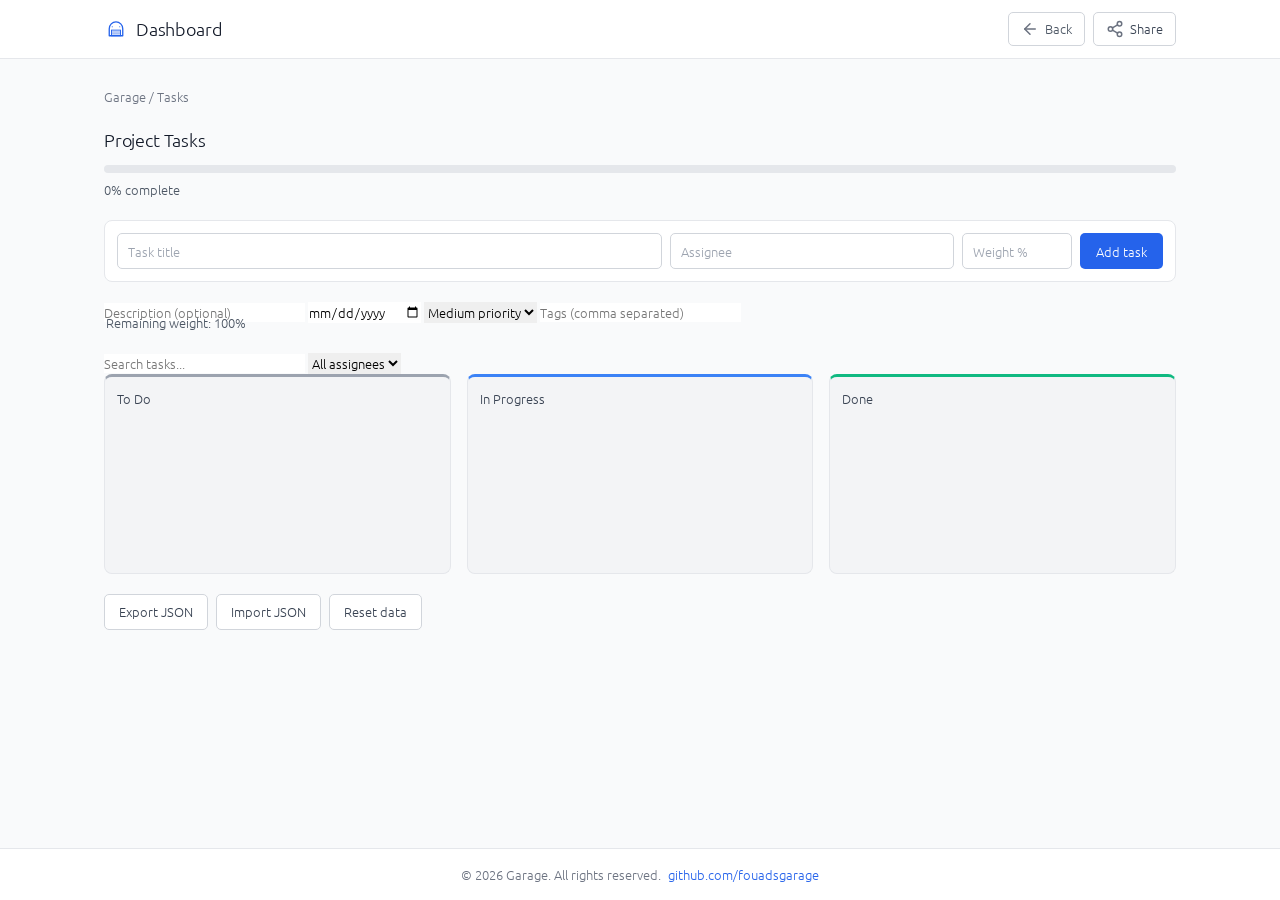
==== commit 21c0493e: "Update tasks.html" ====
--- a/tasks.html
+++ b/tasks.html
@@ -67,7 +67,29 @@
                     <button type="submit">Add task</button>
                     <button type="button" class="btn-cancel" id="task-cancel" hidden>Cancel</button>
                 </form>
+
+                <div class="task-extra" id="task-extra">
+                    <input type="text" name="description" id="task-description" placeholder="Description (optional)">
+                    <input type="date" name="due_date" id="task-due-date" placeholder="Due date">
+                    <select name="priority" id="task-priority">
+                        <option value="low">Low priority</option>
+                        <option value="medium" selected>Medium priority</option>
+                        <option value="high">High priority</option>
+                        <option value="urgent">Urgent</option>
+                    </select>
+                    <input type="text" name="tags" id="task-tags" placeholder="Tags (comma separated)">
+                </div>
+
                 <p class="weight-hint" id="weight-hint"></p>
+
+                <div class="task-filters">
+                    <input type="search" id="task-search" placeholder="Search tasks...">
+                    <select id="assignee-filter">
+                        <option value="">All assignees</option>
+                    </select>
+                </div>
+
+                <div class="assignee-summary" id="assignee-summary"></div>
 
                 <div class="board-columns" id="board-columns">
                     <div class="column" data-status="todo">
@@ -86,6 +108,7 @@
                         Import JSON
                         <input type="file" id="import-json" accept=".json" hidden>
                     </label>
+                    <button type="button" id="reset-data" class="btn-reset">Reset data</button>
                 </div>
             </section>
         </article>
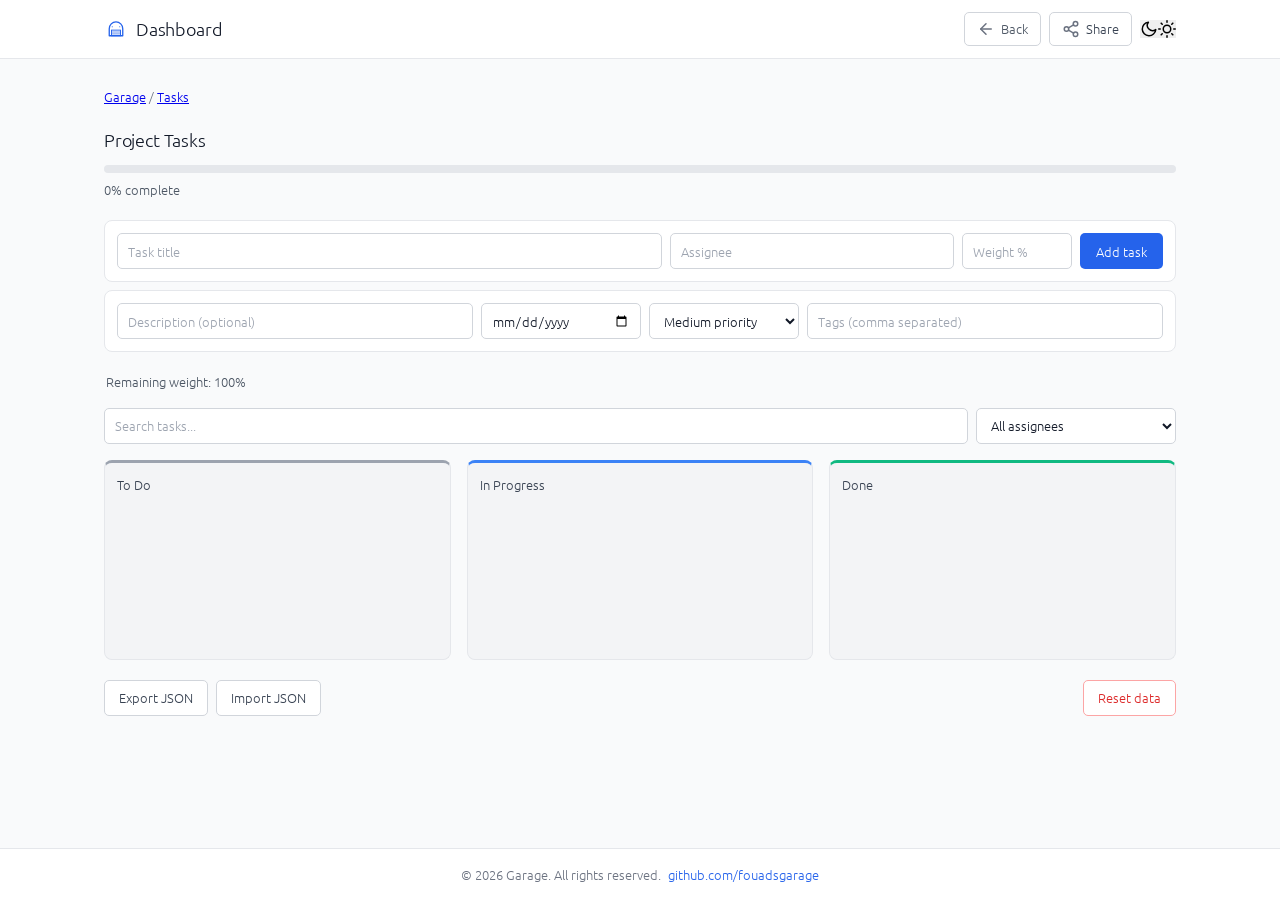
==== commit 465dcfca: "Update tasks.html" ====
--- a/tasks.html
+++ b/tasks.html
@@ -4,6 +4,17 @@
     <meta charset="UTF-8">
     <meta name="viewport" content="width=device-width, initial-scale=1.0">
     <title>Garage</title>
+
+    <script>
+        (function () {
+            var theme = null;
+            try { theme = localStorage.getItem('garage-theme'); } catch (e) {}
+            if (theme !== 'light' && theme !== 'dark') {
+                theme = window.matchMedia('(prefers-color-scheme: dark)').matches ? 'dark' : 'light';
+            }
+            document.documentElement.dataset.theme = theme;
+        })();
+    </script>
 
     <link rel="stylesheet" href="dashboard/assets/stylesheets/style.css">
 
@@ -44,12 +55,32 @@
                 </svg>
                 Share
             </a>
+            <button type="button" id="theme-toggle" class="dp-flex ai-center jc-center" aria-label="Switch to dark theme" aria-pressed="false">
+                <svg class="icon-moon" xmlns="http://www.w3.org/2000/svg" width="18" height="18" viewBox="0 0 24 24"
+                    fill="none" stroke="currentColor" stroke-width="2"
+                    stroke-linecap="round" stroke-linejoin="round" aria-hidden="true">
+                    <path d="M21 12.79A9 9 0 1 1 11.21 3 7 7 0 0 0 21 12.79z"/>
+                </svg>
+                <svg class="icon-sun" xmlns="http://www.w3.org/2000/svg" width="18" height="18" viewBox="0 0 24 24"
+                    fill="none" stroke="currentColor" stroke-width="2"
+                    stroke-linecap="round" stroke-linejoin="round" aria-hidden="true">
+                    <circle cx="12" cy="12" r="5"/>
+                    <line x1="12" y1="1" x2="12" y2="3"/>
+                    <line x1="12" y1="21" x2="12" y2="23"/>
+                    <line x1="4.22" y1="4.22" x2="5.64" y2="5.64"/>
+                    <line x1="18.36" y1="18.36" x2="19.78" y2="19.78"/>
+                    <line x1="1" y1="12" x2="3" y2="12"/>
+                    <line x1="21" y1="12" x2="23" y2="12"/>
+                    <line x1="4.22" y1="19.78" x2="5.64" y2="18.36"/>
+                    <line x1="18.36" y1="5.64" x2="19.78" y2="4.22"/>
+                </svg>
+            </button>
         </nav>
     </header>
     <main>
         <article>
             <section class="route">
-                <p>Garage / Tasks</p>
+                <p><a href="/garage">Garage</a> / <a href="/garage/tasks" aria-current="page">Tasks</a></p>
             </section>
             <section class="tasks-board">
                 <div class="board-header">
--- a/dashboard/assets/stylesheets/style.css
+++ b/dashboard/assets/stylesheets/style.css
@@ -530,6 +530,22 @@
     color: var(--gray-100);
 }
 
+main article .terminal .terminal-body .line.error {
+    color: var(--red-300);
+}
+
+main article .terminal .terminal-body .line.ok {
+    color: var(--green-500);
+}
+
+main article .terminal .terminal-body .line.dim {
+    color: var(--gray-500);
+}
+
+main article .terminal .terminal-body .line.row {
+    margin: 0;
+}
+
 main article .terminal .terminal-body code {
     color: var(--blue-300);
     background-color: rgba(96, 165, 250, 0.12);
@@ -605,14 +621,15 @@
 main article .tasks-board .task-create {
     display: flex;
     gap: 8px;
-    margin: 0 0 20px 0;
+    margin: 0 0 8px 0;
     background-color: white;
     border: 1px solid var(--gray-200);
     border-radius: 8px;
     padding: 12px;
 }
 
-main article .tasks-board .task-create input {
+main article .tasks-board .task-create input,
+main article .tasks-board .task-create select {
     flex: 1 1 0;
     min-width: 0;
     height: var(--control-h);
@@ -637,7 +654,8 @@
     color: var(--gray-400);
 }
 
-main article .tasks-board .task-create input:focus {
+main article .tasks-board .task-create input:focus,
+main article .tasks-board .task-create select:focus {
     outline: none;
     border-color: var(--blue-500);
     box-shadow: 0 0 0 3px rgba(59, 130, 246, 0.2);
@@ -667,8 +685,138 @@
     border: 1px solid var(--gray-300);
 }
 
+main article .tasks-board .task-extra {
+    display: flex;
+    flex-wrap: wrap;
+    gap: 8px;
+    margin: 0 0 20px 0;
+    background-color: white;
+    border: 1px solid var(--gray-200);
+    border-radius: 8px;
+    padding: 12px;
+}
+
+main article .tasks-board .task-extra input,
+main article .tasks-board .task-extra select {
+    flex: 1 1 180px;
+    min-width: 0;
+    height: var(--control-h);
+    border: 1px solid var(--gray-300);
+    border-radius: 5px;
+    padding: 0 10px;
+    font-size: 13px;
+    color: var(--gray-900);
+    background-color: white;
+    transition: border-color var(--ease), box-shadow var(--ease);
+}
+
+main article .tasks-board .task-extra input[type="date"] {
+    flex: 0 0 160px;
+}
+
+main article .tasks-board .task-extra select {
+    flex: 0 0 150px;
+}
+
+main article .tasks-board .task-extra input::placeholder {
+    color: var(--gray-400);
+}
+
+main article .tasks-board .task-extra input:focus,
+main article .tasks-board .task-extra select:focus {
+    outline: none;
+    border-color: var(--blue-500);
+    box-shadow: 0 0 0 3px rgba(59, 130, 246, 0.2);
+}
+
+main article .tasks-board .task-filters {
+    display: flex;
+    gap: 8px;
+    margin: 0 0 16px 0;
+}
+
+main article .tasks-board .task-filters input,
+main article .tasks-board .task-filters select {
+    flex: 1 1 0;
+    min-width: 0;
+    height: var(--control-h);
+    border: 1px solid var(--gray-300);
+    border-radius: 5px;
+    padding: 0 10px;
+    font-size: 13px;
+    color: var(--gray-900);
+    background-color: white;
+    transition: border-color var(--ease), box-shadow var(--ease);
+}
+
+main article .tasks-board .task-filters select {
+    flex: 0 0 200px;
+}
+
+main article .tasks-board .task-filters input::placeholder {
+    color: var(--gray-400);
+}
+
+main article .tasks-board .task-filters input:focus,
+main article .tasks-board .task-filters select:focus {
+    outline: none;
+    border-color: var(--blue-500);
+    box-shadow: 0 0 0 3px rgba(59, 130, 246, 0.2);
+}
+
+main article .tasks-board .assignee-summary {
+    margin: 0 0 16px 0;
+}
+
+main article .tasks-board .assignee-summary h3 {
+    color: var(--gray-700);
+    font-size: 13px;
+    font-weight: 500;
+    margin: 0 0 8px 0;
+}
+
+main article .tasks-board .assignee-summary .assignee-row {
+    display: flex;
+    align-items: center;
+    gap: 10px;
+    margin: 0 0 6px 0;
+    font-size: 12px;
+}
+
+main article .tasks-board .assignee-summary .assignee-name {
+    flex: 0 0 120px;
+    color: var(--gray-800);
+    font-weight: 500;
+    white-space: nowrap;
+    overflow: hidden;
+    text-overflow: ellipsis;
+}
+
+main article .tasks-board .assignee-summary .assignee-bar {
+    flex: 1 1 0;
+    height: 6px;
+    background-color: var(--gray-200);
+    border-radius: 999px;
+    overflow: hidden;
+}
+
+main article .tasks-board .assignee-summary .assignee-bar span {
+    display: block;
+    height: 100%;
+    background-color: var(--blue-500);
+    border-radius: 999px;
+    transition: width 0.3s ease;
+}
+
+main article .tasks-board .assignee-summary .assignee-value {
+    flex: 0 0 auto;
+    color: var(--gray-600);
+    font-variant-numeric: tabular-nums;
+    white-space: nowrap;
+}
+
 main article .tasks-board .weight-hint {
-    margin: -10px 0 20px 2px;
+    margin: 0 0 16px 2px;
     color: var(--gray-600);
     font-size: 13px;
     font-variant-numeric: tabular-nums;
@@ -692,6 +840,12 @@
     border-top: 3px solid var(--gray-400);
     border-radius: 8px;
     padding: 12px;
+    transition: background-color var(--ease), border-color var(--ease);
+}
+
+main article .tasks-board .board-columns .column.drag-over {
+    background-color: var(--blue-50);
+    border-color: var(--blue-400);
 }
 
 main article .tasks-board .board-columns .column[data-status="in_progress"] {
@@ -715,7 +869,13 @@
     border-radius: 6px;
     padding: 12px;
     margin: 0 0 8px 0;
-    transition: border-color var(--ease), box-shadow var(--ease);
+    cursor: grab;
+    transition: border-color var(--ease), box-shadow var(--ease), opacity var(--ease);
+}
+
+main article .tasks-board .board-columns .column .task-card.dragging {
+    opacity: 0.45;
+    cursor: grabbing;
 }
 
 main article .tasks-board .board-columns .column .task-card:last-child {
@@ -744,7 +904,94 @@
 main article .tasks-board .board-columns .column .task-card .task-meta {
     color: var(--gray-500);
     font-size: 12px;
-    margin: 0 0 12px 0;
+    margin: 0 0 8px 0;
+}
+
+main article .tasks-board .board-columns .column .task-card .task-description {
+    color: var(--gray-600);
+    font-size: 12px;
+    line-height: 1.5;
+    margin: 0 0 8px 0;
+    overflow-wrap: anywhere;
+}
+
+main article .tasks-board .board-columns .column .task-card .task-badges {
+    display: flex;
+    flex-wrap: wrap;
+    gap: 6px;
+    margin: 0 0 8px 0;
+}
+
+main article .tasks-board .board-columns .column .task-card .task-priority {
+    display: inline-flex;
+    align-items: center;
+    border: 1px solid;
+    border-radius: 999px;
+    padding: 1px 8px;
+    font-size: 11px;
+    font-weight: 500;
+    text-transform: capitalize;
+}
+
+main article .tasks-board .board-columns .column .task-card .priority-low {
+    color: var(--gray-600);
+    background-color: var(--gray-100);
+    border-color: var(--gray-300);
+}
+
+main article .tasks-board .board-columns .column .task-card .priority-medium {
+    color: var(--blue-700);
+    background-color: var(--blue-50);
+    border-color: var(--blue-200);
+}
+
+main article .tasks-board .board-columns .column .task-card .priority-high {
+    color: var(--amber-800);
+    background-color: var(--amber-50);
+    border-color: var(--amber-300);
+}
+
+main article .tasks-board .board-columns .column .task-card .priority-urgent {
+    color: var(--red-700);
+    background-color: var(--red-50);
+    border-color: var(--red-300);
+}
+
+main article .tasks-board .board-columns .column .task-card .task-due {
+    display: inline-flex;
+    align-items: center;
+    color: var(--gray-600);
+    background-color: var(--gray-100);
+    border: 1px solid var(--gray-300);
+    border-radius: 999px;
+    padding: 1px 8px;
+    font-size: 11px;
+    font-weight: 500;
+    font-variant-numeric: tabular-nums;
+}
+
+main article .tasks-board .board-columns .column .task-card .task-due.overdue {
+    color: var(--red-700);
+    background-color: var(--red-50);
+    border-color: var(--red-300);
+}
+
+main article .tasks-board .board-columns .column .task-card .task-tags {
+    display: flex;
+    flex-wrap: wrap;
+    gap: 4px;
+    margin: 0 0 10px 0;
+}
+
+main article .tasks-board .board-columns .column .task-card .task-tag {
+    display: inline-block;
+    background-color: var(--gray-100);
+    color: var(--gray-600);
+    border: 1px solid var(--gray-200);
+    border-radius: 4px;
+    padding: 1px 6px;
+    font-size: 11px;
+    line-height: 1.5;
 }
 
 main article .tasks-board .board-columns .column .task-card .btn-start,
@@ -810,6 +1057,12 @@
     background-color: white;
     cursor: pointer;
     transition: background-color var(--ease), border-color var(--ease);
+}
+
+main article .tasks-board .task-actions button.btn-reset {
+    color: var(--red-600);
+    border-color: var(--red-300);
+    margin-left: auto;
 }
 
 .dialog {
@@ -974,6 +1227,11 @@
         border-color: var(--gray-400);
     }
 
+    main article .tasks-board .task-actions button.btn-reset:hover {
+        background-color: var(--red-50);
+        border-color: var(--red-300);
+    }
+
     main.docs .docs-nav a:hover {
         color: var(--gray-900);
         border-left-color: var(--gray-400);
@@ -1070,18 +1328,27 @@
     }
 
     main article .tasks-board .task-create,
+    main article .tasks-board .task-extra,
+    main article .tasks-board .task-filters,
     main article .tasks-board .board-columns,
     main article .tasks-board .task-actions {
         flex-direction: column;
     }
 
     main article .tasks-board .task-create input[name="title"],
-    main article .tasks-board .task-create input[name="weight"] {
+    main article .tasks-board .task-create input[name="weight"],
+    main article .tasks-board .task-extra input[type="date"],
+    main article .tasks-board .task-extra select,
+    main article .tasks-board .task-filters select {
         flex: 0 0 auto;
     }
 
     main article .tasks-board .board-columns .column {
         min-height: 0;
+    }
+
+    main article .tasks-board .task-actions button.btn-reset {
+        margin-left: 0;
     }
 
     main article .doc .guide .guide-steps {
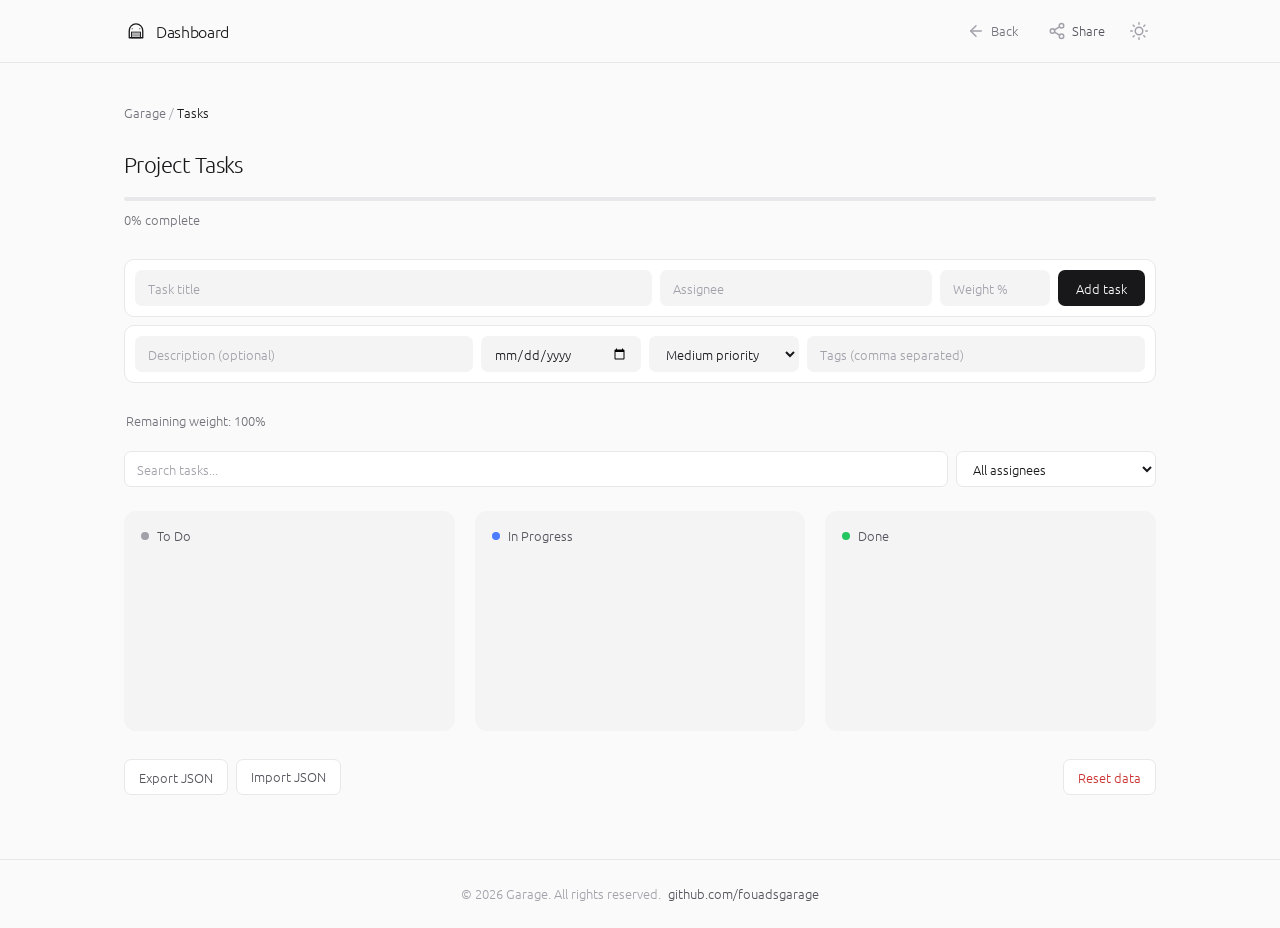
==== commit e7ed7071: "Update tasks.html" ====
--- a/tasks.html
+++ b/tasks.html
@@ -1,158 +1,166 @@
 <!DOCTYPE html>
 <html lang="en">
-<head>
-    <meta charset="UTF-8">
-    <meta name="viewport" content="width=device-width, initial-scale=1.0">
-    <title>Garage</title>
+    <head>
+        <meta charset="UTF-8">
+        <meta name="viewport" content="width=device-width, initial-scale=1.0, maximum-scale=1.0, user-scalable=no">
+        <title>Garage — Project Tasks Board</title>
+        <meta name="description" content="Create weighted tasks, drag them across To Do, In Progress and Done, and track project progress in your browser.">
+        <meta name="author" content="Fouad Salehi">
+        <meta name="keywords" content="Garage, task board, kanban, weighted tasks, progress tracking, terminal, JSON export, offline task manager, browser task manager, project management, Fouad Salehi">
+        <meta name="robots" content="index, follow">
+        <meta name="theme-color" content="#fafafa" media="(prefers-color-scheme: light)">
+        <meta name="theme-color" content="#0b0b0d" media="(prefers-color-scheme: dark)">
+        <link rel="canonical" href="https://fouadsgarage.github.io/garage/tasks">
+        <link rel="icon" href="favicon.ico" sizes="any">
+        <link rel="apple-touch-icon" href="favicon.ico">
 
-    <script>
-        (function () {
-            var theme = null;
-            try { theme = localStorage.getItem('garage-theme'); } catch (e) {}
-            if (theme !== 'light' && theme !== 'dark') {
-                theme = window.matchMedia('(prefers-color-scheme: dark)').matches ? 'dark' : 'light';
-            }
-            document.documentElement.dataset.theme = theme;
-        })();
-    </script>
+        <script>
+            (function () {
+                var theme = null;
+                try { theme = localStorage.getItem('garage-theme'); } catch (e) {}
+                if (theme !== 'light' && theme !== 'dark') {
+                    theme = window.matchMedia('(prefers-color-scheme: dark)').matches ? 'dark' : 'light';
+                }
+                document.documentElement.dataset.theme = theme;
+            })();
+        </script>
 
-    <link rel="stylesheet" href="dashboard/assets/stylesheets/style.css">
+        <link rel="stylesheet" href="dashboard/assets/stylesheets/style.css">
+        <script src="dashboard/assets/engines/engine.js" defer></script>
+    </head>
+    <body>
+        <header class="dp-flex ai-center">
+            <div class="brandmark dp-flex ai-center">
+                <svg class="brand-logo" xmlns="http://www.w3.org/2000/svg" width="24" height="24" viewBox="0 0 512 512" aria-hidden="true">
+                    <path d="M112 400 V248 a144 144 0 0 1 288 0 V400 Z" fill="none" stroke="currentColor" stroke-width="28" stroke-linejoin="round"/>
+                    <rect x="160" y="280" width="192" height="120" fill="none" stroke="currentColor" stroke-width="20"/>
+                    <line x1="160" y1="320" x2="352" y2="320" stroke="currentColor" stroke-width="14" stroke-linecap="round"/>
+                    <line x1="160" y1="360" x2="352" y2="360" stroke="currentColor" stroke-width="14" stroke-linecap="round"/>
+                    <circle cx="176" cy="208" r="12" fill="currentColor"/>
+                    <circle cx="336" cy="208" r="12" fill="currentColor"/>
+                </svg>
+                <h1>Dashboard</h1>
+            </div>
+            <nav>
+                <a href="/garage" class="dp-flex ai-center jc-center" id="back-btn" aria-label="Back">
+                    <svg xmlns="http://www.w3.org/2000/svg" width="18" height="18" viewBox="0 0 24 24"
+                        fill="none" stroke="currentColor" stroke-width="2"
+                        stroke-linecap="round" stroke-linejoin="round" aria-hidden="true">
+                        <line x1="19" y1="12" x2="5" y2="12"/>
+                        <polyline points="12 19 5 12 12 5"/>
+                    </svg>
+                    Back
+                </a>
+                <a href="" class="dp-flex ai-center jc-center" id="share-btn">
+                    <svg xmlns="http://www.w3.org/2000/svg" width="18" height="18" viewBox="0 0 24 24"
+                        fill="none" stroke="currentColor" stroke-width="2"
+                        stroke-linecap="round" stroke-linejoin="round" aria-hidden="true">
+                        <circle cx="18" cy="5" r="3"/>
+                        <circle cx="6" cy="12" r="3"/>
+                        <circle cx="18" cy="19" r="3"/>
+                        <line x1="8.59" y1="13.51" x2="15.42" y2="17.49"/>
+                        <line x1="15.41" y1="6.51" x2="8.59" y2="10.49"/>
+                    </svg>
+                    Share
+                </a>
+                <button type="button" id="theme-toggle" class="dp-flex ai-center jc-center" aria-label="Switch to dark theme" aria-pressed="false">
+                    <svg class="icon-moon" xmlns="http://www.w3.org/2000/svg" width="18" height="18" viewBox="0 0 24 24"
+                        fill="none" stroke="currentColor" stroke-width="2"
+                        stroke-linecap="round" stroke-linejoin="round" aria-hidden="true">
+                        <path d="M21 12.79A9 9 0 1 1 11.21 3 7 7 0 0 0 21 12.79z"/>
+                    </svg>
+                    <svg class="icon-sun" xmlns="http://www.w3.org/2000/svg" width="18" height="18" viewBox="0 0 24 24"
+                        fill="none" stroke="currentColor" stroke-width="2"
+                        stroke-linecap="round" stroke-linejoin="round" aria-hidden="true">
+                        <circle cx="12" cy="12" r="5"/>
+                        <line x1="12" y1="1" x2="12" y2="3"/>
+                        <line x1="12" y1="21" x2="12" y2="23"/>
+                        <line x1="4.22" y1="4.22" x2="5.64" y2="5.64"/>
+                        <line x1="18.36" y1="18.36" x2="19.78" y2="19.78"/>
+                        <line x1="1" y1="12" x2="3" y2="12"/>
+                        <line x1="21" y1="12" x2="23" y2="12"/>
+                        <line x1="4.22" y1="19.78" x2="5.64" y2="18.36"/>
+                        <line x1="18.36" y1="5.64" x2="19.78" y2="4.22"/>
+                    </svg>
+                </button>
+            </nav>
+        </header>
+        <main>
+            <article>
+                <section class="route">
+                    <p><a href="/garage">Garage</a> / <a href="/garage/tasks" aria-current="page">Tasks</a></p>
+                </section>
+                <section class="tasks-board">
+                    <div class="board-header">
+                        <h2>Project Tasks</h2>
+                        <div class="progress-bar">
+                            <div class="progress-fill" id="progress-fill" style="width: 0%"></div>
+                        </div>
+                        <span class="progress-text" id="progress-text">0% complete</span>
+                    </div>
 
-    <script src="dashboard/assets/engines/engine.js" defer></script>
-</head>
-<body>
-    <header class="dp-flex ai-center">
-        <div class="brandmark dp-flex ai-center">
-            <svg class="brand-logo" xmlns="http://www.w3.org/2000/svg" width="24" height="24" viewBox="0 0 512 512" aria-hidden="true">
-                <path d="M112 400 V248 a144 144 0 0 1 288 0 V400 Z" fill="none" stroke="currentColor" stroke-width="28" stroke-linejoin="round"/>
-                <rect x="160" y="280" width="192" height="120" fill="none" stroke="currentColor" stroke-width="20"/>
-                <line x1="160" y1="320" x2="352" y2="320" stroke="currentColor" stroke-width="14" stroke-linecap="round"/>
-                <line x1="160" y1="360" x2="352" y2="360" stroke="currentColor" stroke-width="14" stroke-linecap="round"/>
-                <circle cx="176" cy="208" r="12" fill="currentColor"/>
-                <circle cx="336" cy="208" r="12" fill="currentColor"/>
-            </svg>
-            <h1>Dashboard</h1>
-        </div>
-        <nav>
-            <a href="/garage" class="dp-flex ai-center jc-center" id="back-btn" aria-label="Back">
-                <svg xmlns="http://www.w3.org/2000/svg" width="18" height="18" viewBox="0 0 24 24"
-                    fill="none" stroke="currentColor" stroke-width="2"
-                    stroke-linecap="round" stroke-linejoin="round" aria-hidden="true">
-                    <line x1="19" y1="12" x2="5" y2="12"/>
-                    <polyline points="12 19 5 12 12 5"/>
-                </svg>
-                Back
-            </a>
-            <a href="" class="dp-flex ai-center jc-center" id="share-btn">
-                <svg xmlns="http://www.w3.org/2000/svg" width="18" height="18" viewBox="0 0 24 24"
-                    fill="none" stroke="currentColor" stroke-width="2"
-                    stroke-linecap="round" stroke-linejoin="round" aria-hidden="true">
-                    <circle cx="18" cy="5" r="3"/>
-                    <circle cx="6" cy="12" r="3"/>
-                    <circle cx="18" cy="19" r="3"/>
-                    <line x1="8.59" y1="13.51" x2="15.42" y2="17.49"/>
-                    <line x1="15.41" y1="6.51" x2="8.59" y2="10.49"/>
-                </svg>
-                Share
-            </a>
-            <button type="button" id="theme-toggle" class="dp-flex ai-center jc-center" aria-label="Switch to dark theme" aria-pressed="false">
-                <svg class="icon-moon" xmlns="http://www.w3.org/2000/svg" width="18" height="18" viewBox="0 0 24 24"
-                    fill="none" stroke="currentColor" stroke-width="2"
-                    stroke-linecap="round" stroke-linejoin="round" aria-hidden="true">
-                    <path d="M21 12.79A9 9 0 1 1 11.21 3 7 7 0 0 0 21 12.79z"/>
-                </svg>
-                <svg class="icon-sun" xmlns="http://www.w3.org/2000/svg" width="18" height="18" viewBox="0 0 24 24"
-                    fill="none" stroke="currentColor" stroke-width="2"
-                    stroke-linecap="round" stroke-linejoin="round" aria-hidden="true">
-                    <circle cx="12" cy="12" r="5"/>
-                    <line x1="12" y1="1" x2="12" y2="3"/>
-                    <line x1="12" y1="21" x2="12" y2="23"/>
-                    <line x1="4.22" y1="4.22" x2="5.64" y2="5.64"/>
-                    <line x1="18.36" y1="18.36" x2="19.78" y2="19.78"/>
-                    <line x1="1" y1="12" x2="3" y2="12"/>
-                    <line x1="21" y1="12" x2="23" y2="12"/>
-                    <line x1="4.22" y1="19.78" x2="5.64" y2="18.36"/>
-                    <line x1="18.36" y1="5.64" x2="19.78" y2="4.22"/>
-                </svg>
-            </button>
-        </nav>
-    </header>
-    <main>
-        <article>
-            <section class="route">
-                <p><a href="/garage">Garage</a> / <a href="/garage/tasks" aria-current="page">Tasks</a></p>
-            </section>
-            <section class="tasks-board">
-                <div class="board-header">
-                    <h2>Project Tasks</h2>
-                    <div class="progress-bar">
-                        <div class="progress-fill" id="progress-fill" style="width: 0%"></div>
+                    <form class="task-create" id="task-create">
+                        <input type="text" name="title" id="task-title" placeholder="Task title" required>
+                        <input type="text" name="assignee" id="task-assignee" placeholder="Assignee" required>
+                        <input type="number" name="weight" id="task-weight" placeholder="Weight %" min="1" max="100" required>
+                        <button type="submit">Add task</button>
+                        <button type="button" class="btn-cancel" id="task-cancel" hidden>Cancel</button>
+                    </form>
+
+                    <div class="task-extra" id="task-extra">
+                        <input type="text" name="description" id="task-description" placeholder="Description (optional)">
+                        <input type="date" name="due_date" id="task-due-date" placeholder="Due date">
+                        <select name="priority" id="task-priority">
+                            <option value="low">Low priority</option>
+                            <option value="medium" selected>Medium priority</option>
+                            <option value="high">High priority</option>
+                            <option value="urgent">Urgent</option>
+                        </select>
+                        <input type="text" name="tags" id="task-tags" placeholder="Tags (comma separated)">
                     </div>
-                    <span class="progress-text" id="progress-text">0% complete</span>
-                </div>
 
-                <form class="task-create" id="task-create">
-                    <input type="text" name="title" id="task-title" placeholder="Task title" required>
-                    <input type="text" name="assignee" id="task-assignee" placeholder="Assignee" required>
-                    <input type="number" name="weight" id="task-weight" placeholder="Weight %" min="1" max="100" required>
-                    <button type="submit">Add task</button>
-                    <button type="button" class="btn-cancel" id="task-cancel" hidden>Cancel</button>
-                </form>
+                    <p class="weight-hint" id="weight-hint"></p>
 
-                <div class="task-extra" id="task-extra">
-                    <input type="text" name="description" id="task-description" placeholder="Description (optional)">
-                    <input type="date" name="due_date" id="task-due-date" placeholder="Due date">
-                    <select name="priority" id="task-priority">
-                        <option value="low">Low priority</option>
-                        <option value="medium" selected>Medium priority</option>
-                        <option value="high">High priority</option>
-                        <option value="urgent">Urgent</option>
-                    </select>
-                    <input type="text" name="tags" id="task-tags" placeholder="Tags (comma separated)">
-                </div>
+                    <div class="task-filters">
+                        <input type="search" id="task-search" placeholder="Search tasks...">
+                        <select id="assignee-filter">
+                            <option value="">All assignees</option>
+                        </select>
+                    </div>
 
-                <p class="weight-hint" id="weight-hint"></p>
+                    <div class="assignee-summary" id="assignee-summary"></div>
 
-                <div class="task-filters">
-                    <input type="search" id="task-search" placeholder="Search tasks...">
-                    <select id="assignee-filter">
-                        <option value="">All assignees</option>
-                    </select>
-                </div>
-
-                <div class="assignee-summary" id="assignee-summary"></div>
-
-                <div class="board-columns" id="board-columns">
-                    <div class="column" data-status="todo">
-                        <h3>To Do</h3>
+                    <div class="board-columns" id="board-columns">
+                        <div class="column" data-status="todo">
+                            <h3>To Do</h3>
+                        </div>
+                        <div class="column" data-status="in_progress">
+                            <h3>In Progress</h3>
+                        </div>
+                        <div class="column" data-status="done">
+                            <h3>Done</h3>
+                        </div>
                     </div>
-                    <div class="column" data-status="in_progress">
-                        <h3>In Progress</h3>
+                    <div class="task-actions">
+                        <button type="button" id="export-json">Export JSON</button>
+                        <label class="import-label">
+                            Import JSON
+                            <input type="file" id="import-json" accept=".json" hidden>
+                        </label>
+                        <button type="button" id="reset-data" class="btn-reset">Reset data</button>
                     </div>
-                    <div class="column" data-status="done">
-                        <h3>Done</h3>
-                    </div>
-                </div>
-                <div class="task-actions">
-                    <button type="button" id="export-json">Export JSON</button>
-                    <label class="import-label">
-                        Import JSON
-                        <input type="file" id="import-json" accept=".json" hidden>
-                    </label>
-                    <button type="button" id="reset-data" class="btn-reset">Reset data</button>
-                </div>
-            </section>
-        </article>
-    </main>
-    <footer class="dp-flex ai-center jc-center">
-        <p>
-            &copy; 2026 Garage. All rights reserved.
-            <a href="https://github.com/fouadsgarage" target="_blank" rel="noopener">github.com/fouadsgarage</a>
-        </p>
-    </footer>
-    <dialog class="dialog" id="dialog">
-        <p class="dialog-message" id="dialog-message"></p>
-        <div class="dialog-actions" id="dialog-actions"></div>
-    </dialog>
-</body>
+                </section>
+            </article>
+        </main>
+        <footer class="dp-flex ai-center jc-center">
+            <p>
+                &copy; 2026 Garage. All rights reserved.
+                <a href="https://github.com/fouadsgarage" target="_blank" rel="noopener">github.com/fouadsgarage</a>
+            </p>
+        </footer>
+        <dialog class="dialog" id="dialog">
+            <p class="dialog-message" id="dialog-message"></p>
+            <div class="dialog-actions" id="dialog-actions"></div>
+        </dialog>
+    </body>
 </html>
--- a/dashboard/assets/stylesheets/style.css
+++ b/dashboard/assets/stylesheets/style.css
@@ -2,56 +2,136 @@
 @import url(./defaults.css);
 
 :root {
+    color-scheme: light;
+
     --ubuntu-font-family-083-L: ubuntu-font-family-083-L;
 
     --font-sans: var(--ubuntu-font-family-083-L), system-ui, -apple-system, "Segoe UI", Roboto, sans-serif;
     --font-mono: ui-monospace, "SF Mono", "Cascadia Code", Menlo, Consolas, monospace;
 
-    --gray-50:  #f9fafb;
-    --gray-100: #f3f4f6;
-    --gray-200: #e5e7eb;
-    --gray-300: #d1d5db;
-    --gray-400: #9ca3af;
-    --gray-500: #6b7280;
-    --gray-600: #4b5563;
-    --gray-700: #374151;
-    --gray-800: #1f2937;
-    --gray-900: #111827;
-    --gray-950: #030712;
-
-    --blue-50:  #eff6ff;
-    --blue-100: #dbeafe;
-    --blue-200: #bfdbfe;
-    --blue-300: #93c5fd;
-    --blue-400: #60a5fa;
-    --blue-500: #3b82f6;
-    --blue-600: #2563eb;
-    --blue-700: #1d4ed8;
-    --blue-800: #1e40af;
-    --blue-900: #1e3a8a;
-    --blue-950: #172554;
-
-    --green-500: #10b981;
-    --green-600: #059669;
-    --green-700: #047857;
-
-    --red-50:  #fef2f2;
-    --red-300: #fca5a5;
-    --red-600: #dc2626;
-    --red-700: #b91c1c;
-
-    --green-50:  #ecfdf5;
-    --green-200: #a7f3d0;
-
-    --amber-50:  #fffbeb;
-    --amber-300: #fcd34d;
-    --amber-500: #f59e0b;
-    --amber-800: #92400e;
-
-    --content-width: 1120px;
+    --bg: #fafafa;
+    --surface: #ffffff;
+    --muted: #f4f4f5;
+    --border: #e8e8ea;
+    --border-strong: #d4d4d8;
+    --text: #18181b;
+    --text-body: #27272a;
+    --text-2: #52525b;
+    --text-3: #71717a;
+    --text-4: #a1a1aa;
+    --faint: #d4d4d8;
+
+    --ink: #18181b;
+    --ink-hover: #3f3f46;
+    --on-ink: #ffffff;
+
+    --header-bg: rgba(250, 250, 250, 0.8);
+    --backdrop: rgba(9, 9, 11, 0.4);
+
+    --accent: #4f7bff;
+    --accent-ring: rgba(79, 123, 255, 0.16);
+    --accent-soft: #f0f5ff;
+    --accent-border: #d3e0ff;
+    --accent-line: #a3bdff;
+    --accent-text: #2d4fc4;
+
+    --green: #22c55e;
+    --green-text: #15803d;
+    --green-soft: #f0fdf4;
+    --green-border: #bbf0cd;
+
+    --red-text: #c93030;
+    --red-solid: #dc3a3a;
+    --red-hover: #b42828;
+    --red-soft: #fef5f5;
+    --red-border: #f5b5b5;
+
+    --amber: #e8a317;
+    --amber-text: #8a5a0a;
+    --amber-soft: #fffaeb;
+    --amber-border: #f5d68a;
+
+    --code-bg: #09090b;
+    --code-text: #d4d4d8;
+    --code-border: #09090b;
+
+    --term-bg: #09090b;
+    --term-border: #27272a;
+    --term-text: #a1a1aa;
+    --term-cmd: #f4f4f5;
+    --term-dim: #52525b;
+    --term-error: #f87171;
+    --term-ok: #22c55e;
+    --term-accent: #7a9cff;
+    --term-code: #a3bdff;
+    --term-code-bg: rgba(122, 156, 255, 0.12);
+
+    --shadow-card: 0 4px 12px -4px rgba(9, 9, 11, 0.1);
+    --shadow-pop: 0 24px 48px -12px rgba(9, 9, 11, 0.25);
+    --shadow-toast: 0 8px 24px -6px rgba(9, 9, 11, 0.35);
+
+    --content-width: 1080px;
     --gutter: 24px;
     --control-h: 36px;
-    --ease: 0.15s ease;
+    --radius: 10px;
+    --radius-sm: 7px;
+    --ease: 0.18s ease;
+}
+
+:root[data-theme="dark"] {
+    color-scheme: dark;
+
+    --bg: #0b0b0d;
+    --surface: #131316;
+    --muted: #1a1a1e;
+    --border: #26262b;
+    --border-strong: #3a3a41;
+    --text: #f4f4f5;
+    --text-body: #e4e4e7;
+    --text-2: #a1a1aa;
+    --text-3: #8b8b94;
+    --text-4: #66666e;
+    --faint: #3a3a41;
+
+    --ink: #f4f4f5;
+    --ink-hover: #d4d4d8;
+    --on-ink: #09090b;
+
+    --header-bg: rgba(11, 11, 13, 0.8);
+    --backdrop: rgba(0, 0, 0, 0.6);
+
+    --accent: #7a9cff;
+    --accent-ring: rgba(122, 156, 255, 0.22);
+    --accent-soft: rgba(122, 156, 255, 0.1);
+    --accent-border: rgba(122, 156, 255, 0.3);
+    --accent-line: rgba(122, 156, 255, 0.55);
+    --accent-text: #a3bdff;
+
+    --green-text: #4ade80;
+    --green-soft: rgba(34, 197, 94, 0.1);
+    --green-border: rgba(34, 197, 94, 0.3);
+
+    --red-text: #f87171;
+    --red-solid: #dc3a3a;
+    --red-hover: #ef4444;
+    --red-soft: rgba(248, 113, 113, 0.1);
+    --red-border: rgba(248, 113, 113, 0.3);
+
+    --amber: #f59e0b;
+    --amber-text: #fbbf24;
+    --amber-soft: rgba(251, 191, 36, 0.1);
+    --amber-border: rgba(251, 191, 36, 0.3);
+
+    --code-bg: #08080a;
+    --code-text: #d4d4d8;
+    --code-border: #26262b;
+
+    --term-bg: #08080a;
+    --term-border: #26262b;
+
+    --shadow-card: 0 6px 16px -6px rgba(0, 0, 0, 0.6);
+    --shadow-pop: 0 24px 48px -12px rgba(0, 0, 0, 0.7);
+    --shadow-toast: 0 8px 24px -6px rgba(0, 0, 0, 0.6);
 }
 
 * {
@@ -71,24 +151,29 @@
     min-height: 100vh;
     display: flex;
     flex-direction: column;
-    background-color: var(--gray-50);
-    color: var(--gray-800);
+    background-color: var(--bg);
+    color: var(--text-body);
     font-size: 14px;
-    line-height: 1.5;
+    line-height: 1.55;
     -webkit-font-smoothing: antialiased;
 }
 
 a:focus-visible,
 button:focus-visible,
 .import-label:focus-within {
-    outline: 2px solid var(--blue-500);
+    outline: 2px solid var(--accent);
     outline-offset: 2px;
 }
 
 header {
-    background-color: white;
-    border-bottom: 1px solid var(--gray-200);
-    padding: 12px max(var(--gutter), calc((100% - var(--content-width)) / 2 + var(--gutter)));
+    position: sticky;
+    top: 0;
+    z-index: 100;
+    background-color: var(--header-bg);
+    -webkit-backdrop-filter: saturate(180%) blur(12px);
+    backdrop-filter: saturate(180%) blur(12px);
+    border-bottom: 1px solid var(--border);
+    padding: 14px max(var(--gutter), calc((100% - var(--content-width)) / 2 + var(--gutter)));
 }
 
 header .brandmark {
@@ -96,46 +181,66 @@
 }
 
 header .brandmark .brand-logo {
-    color: var(--blue-600);
+    color: var(--text);
     margin: 0 8px 0 0;
     flex-shrink: 0;
 }
 
 header .brandmark h1 {
-    color: var(--gray-900);
-    font-size: 18px;
-    font-weight: 500;
-    letter-spacing: -0.01em;
+    color: var(--text);
+    font-size: 16px;
+    font-weight: 500;
+    letter-spacing: -0.02em;
 }
 
 header nav {
     display: flex;
     align-items: center;
-    gap: 8px;
+    gap: 4px;
     margin-left: auto;
 }
 
-header nav a {
+header nav a,
+header nav button {
     gap: 6px;
     text-decoration: none;
-    color: var(--gray-700);
-    font-size: 13px;
-    font-weight: 500;
-    background-color: white;
-    border: 1px solid var(--gray-300);
-    border-radius: 5px;
+    color: var(--text-2);
+    font-size: 13px;
+    font-weight: 500;
+    background-color: transparent;
+    border: 1px solid transparent;
+    border-radius: var(--radius-sm);
     padding: 6px 12px;
-    transition: background-color var(--ease), border-color var(--ease);
-}
-
-header nav a svg {
+    cursor: pointer;
+    transition: background-color var(--ease), color var(--ease);
+}
+
+header nav a svg,
+header nav button svg {
     margin: 0;
-    color: var(--gray-500);
+    color: var(--text-4);
     flex-shrink: 0;
+    transition: color var(--ease);
 }
 
 header nav a#back-btn {
-    color: var(--gray-600);
+    color: var(--text-3);
+}
+
+header nav button {
+    padding: 7px;
+}
+
+header nav button .icon-moon {
+    display: none;
+}
+
+:root[data-theme="dark"] header nav button .icon-sun {
+    display: none;
+}
+
+:root[data-theme="dark"] header nav button .icon-moon {
+    display: block;
 }
 
 main {
@@ -145,45 +250,58 @@
 main article {
     max-width: var(--content-width);
     margin: 0 auto;
-    padding: 28px var(--gutter) 40px;
+    padding: 40px var(--gutter) 64px;
 }
 
 main article .route {
-    color: var(--gray-500);
-    font-size: 13px;
+    color: var(--text-4);
+    font-size: 13px;
+    margin: 0 0 24px 0;
+}
+
+main article .route a {
+    color: var(--text-3);
+    text-decoration: none;
+    transition: color var(--ease);
+}
+
+main article .route a[aria-current="page"] {
+    color: var(--text);
+    font-weight: 500;
+}
+
+main article .welcome-message {
+    margin: 0 0 32px 0;
+}
+
+main article .welcome-message p {
+    color: var(--text);
+    font-size: 24px;
+    font-weight: 500;
+    letter-spacing: -0.03em;
+    line-height: 1.3;
+}
+
+main article .guide {
+    margin: 0 0 32px 0;
+    background-color: var(--surface);
+    border: 1px solid var(--border);
+    border-radius: var(--radius);
+    padding: 24px;
+}
+
+main article .guide h2 {
+    color: var(--text);
+    font-size: 15px;
+    font-weight: 500;
+    letter-spacing: -0.01em;
     margin: 0 0 20px 0;
-}
-
-main article .welcome-message {
-    margin: 0 0 24px 0;
-}
-
-main article .welcome-message p {
-    color: var(--gray-700);
-    font-size: 17px;
-    font-weight: 500;
-    letter-spacing: -0.01em;
-}
-
-main article .guide {
-    margin: 0 0 24px 0;
-    background-color: white;
-    border: 1px solid var(--gray-200);
-    border-radius: 8px;
-    padding: 20px;
-}
-
-main article .guide h2 {
-    color: var(--gray-900);
-    font-size: 15px;
-    font-weight: 500;
-    margin: 0 0 16px 0;
 }
 
 main article .guide .guide-steps {
     display: grid;
     grid-template-columns: repeat(auto-fit, minmax(260px, 1fr));
-    gap: 16px 32px;
+    gap: 20px 40px;
 }
 
 main article .guide .guide-steps .step {
@@ -200,39 +318,41 @@
     display: flex;
     align-items: center;
     justify-content: center;
-    background-color: var(--blue-50);
-    color: var(--blue-700);
-    border: 1px solid var(--blue-200);
+    background-color: var(--ink);
+    color: var(--on-ink);
     border-radius: 50%;
     font-size: 12px;
     font-weight: 500;
 }
 
 main article .guide .guide-steps .step p {
-    color: var(--gray-600);
+    color: var(--text-2);
     font-size: 14px;
     line-height: 1.6;
 }
 
 main article .guide .guide-steps .step p a {
-    color: var(--blue-600);
-    font-weight: 500;
-    text-decoration: none;
+    color: var(--text);
+    font-weight: 500;
+    text-decoration: underline;
+    text-decoration-color: var(--border-strong);
+    text-underline-offset: 3px;
+    transition: text-decoration-color var(--ease);
 }
 
 main article .guide .guide-steps .step p strong {
-    color: var(--gray-900);
+    color: var(--text);
     font-weight: 500;
 }
 
 main.docs {
     display: flex;
     align-items: flex-start;
-    gap: 40px;
+    gap: 56px;
     width: 100%;
     max-width: var(--content-width);
     margin: 0 auto;
-    padding: 28px var(--gutter) 40px;
+    padding: 40px var(--gutter) 64px;
 }
 
 main.docs article {
@@ -245,15 +365,15 @@
 
 main.docs .docs-nav {
     position: sticky;
-    top: 24px;
-    flex: 0 0 200px;
+    top: 88px;
+    flex: 0 0 188px;
 }
 
 main.docs .docs-nav h2 {
-    color: var(--gray-500);
+    color: var(--text-4);
     font-size: 12px;
     font-weight: 500;
-    margin: 0 0 8px 14px;
+    margin: 0 0 10px 14px;
 }
 
 main.docs .docs-nav ul {
@@ -262,70 +382,77 @@
 
 main.docs .docs-nav a {
     display: block;
-    padding: 6px 12px;
-    border-left: 2px solid var(--gray-200);
-    color: var(--gray-600);
+    padding: 6px 14px;
+    border-left: 1px solid var(--border);
+    color: var(--text-3);
     font-size: 13px;
     text-decoration: none;
     transition: color var(--ease), border-color var(--ease);
 }
 
 main.docs .docs-nav a.active {
-    color: var(--blue-700);
-    border-left-color: var(--blue-600);
+    color: var(--text);
+    border-left-color: var(--text);
     font-weight: 500;
 }
 
 main article .doc {
-    margin: 0 0 40px 0;
-    scroll-margin-top: 24px;
+    margin: 0 0 56px 0;
+    scroll-margin-top: 88px;
 }
 
 main article .doc h2 {
-    color: var(--gray-900);
-    font-size: 20px;
+    color: var(--text);
+    font-size: 22px;
+    font-weight: 500;
+    letter-spacing: -0.025em;
+    margin: 0 0 16px 0;
+    padding: 0;
+}
+
+main article .doc h3 {
+    color: var(--text);
+    font-size: 15px;
     font-weight: 500;
     letter-spacing: -0.01em;
+    margin: 28px 0 8px 0;
+}
+
+main article .doc p {
+    color: var(--text-2);
+    font-size: 14px;
+    line-height: 1.75;
     margin: 0 0 14px 0;
-    padding: 0 0 8px 0;
-    border-bottom: 1px solid var(--gray-200);
-}
-
-main article .doc h3 {
-    color: var(--gray-900);
-    font-size: 15px;
-    font-weight: 500;
-    margin: 24px 0 8px 0;
-}
-
-main article .doc p {
-    color: var(--gray-600);
+}
+
+main article .doc ul {
+    color: var(--text-2);
     font-size: 14px;
-    line-height: 1.7;
-    margin: 0 0 12px 0;
-}
-
-main article .doc ul {
-    color: var(--gray-600);
-    font-size: 14px;
-    line-height: 1.7;
+    line-height: 1.75;
     padding: 0 0 0 20px;
-    margin: 0 0 12px 0;
+    margin: 0 0 14px 0;
 }
 
 main article .doc li {
     margin: 0 0 4px 0;
 }
 
+main article .doc li::marker {
+    color: var(--faint);
+}
+
 main article .doc strong {
-    color: var(--gray-900);
+    color: var(--text);
     font-weight: 500;
 }
 
 main article .doc a {
-    color: var(--blue-600);
-    font-weight: 500;
-    text-decoration: none;
+    color: var(--text);
+    font-weight: 500;
+    text-decoration: underline;
+    text-decoration-color: var(--border-strong);
+    text-underline-offset: 3px;
+    transition: text-decoration-color var(--ease);
 }
 
 main article .doc code,
@@ -335,50 +462,49 @@
 }
 
 main article .doc code {
-    color: var(--gray-800);
+    color: var(--text-body);
     font-size: 12.5px;
-    background-color: var(--gray-100);
-    border: 1px solid var(--gray-200);
-    border-radius: 4px;
-    padding: 1px 6px;
+    background-color: var(--muted);
+    border-radius: 5px;
+    padding: 2px 6px;
 }
 
 main article .doc pre {
-    background-color: var(--gray-900);
-    color: var(--gray-300);
-    border-radius: 8px;
-    padding: 16px;
-    margin: 0 0 16px 0;
+    background-color: var(--code-bg);
+    color: var(--code-text);
+    border: 1px solid var(--code-border);
+    border-radius: var(--radius);
+    padding: 18px 20px;
+    margin: 0 0 20px 0;
     overflow-x: auto;
     font-size: 13px;
-    line-height: 1.6;
+    line-height: 1.7;
 }
 
 main article .doc pre code {
     background-color: transparent;
     color: inherit;
-    border: 0;
     border-radius: 0;
     padding: 0;
     font-size: inherit;
 }
 
 main article .doc kbd {
-    color: var(--gray-700);
+    color: var(--text-2);
     font-size: 12px;
-    background-color: white;
-    border: 1px solid var(--gray-300);
+    background-color: var(--surface);
+    border: 1px solid var(--border);
     border-bottom-width: 2px;
-    border-radius: 4px;
+    border-radius: 5px;
     padding: 1px 6px;
 }
 
 main article .doc .table-wrap {
     overflow-x: auto;
-    background-color: white;
-    border: 1px solid var(--gray-200);
-    border-radius: 8px;
-    margin: 0 0 16px 0;
+    background-color: var(--surface);
+    border: 1px solid var(--border);
+    border-radius: var(--radius);
+    margin: 0 0 20px 0;
 }
 
 main article .doc table {
@@ -388,20 +514,19 @@
 }
 
 main article .doc th {
-    background-color: var(--gray-50);
-    color: var(--gray-600);
+    color: var(--text-3);
     font-weight: 500;
     text-align: left;
-    padding: 10px 14px;
-    border-bottom: 1px solid var(--gray-200);
+    padding: 12px 16px;
+    border-bottom: 1px solid var(--border);
     white-space: nowrap;
 }
 
 main article .doc td {
-    color: var(--gray-600);
+    color: var(--text-2);
     line-height: 1.6;
-    padding: 10px 14px;
-    border-bottom: 1px solid var(--gray-200);
+    padding: 12px 16px;
+    border-bottom: 1px solid var(--muted);
     vertical-align: top;
 }
 
@@ -410,33 +535,30 @@
 }
 
 main article .doc td:first-child {
-    color: var(--gray-900);
+    color: var(--text);
     white-space: nowrap;
 }
 
 main article .doc .note {
-    background-color: var(--blue-50);
-    border: 1px solid var(--blue-200);
-    border-left: 3px solid var(--blue-500);
-    border-radius: 6px;
-    padding: 12px 14px;
-    margin: 0 0 16px 0;
+    background-color: var(--muted);
+    border-radius: var(--radius);
+    padding: 14px 16px;
+    margin: 0 0 20px 0;
 }
 
 main article .doc .note p {
-    color: var(--blue-900);
+    color: var(--text-2);
     font-size: 13px;
     margin: 0;
 }
 
 main article .doc .note.warning {
-    background-color: var(--amber-50);
-    border-color: var(--amber-300);
-    border-left-color: var(--amber-500);
+    background-color: var(--amber-soft);
+    box-shadow: inset 2px 0 0 var(--amber);
 }
 
 main article .doc .note.warning p {
-    color: var(--amber-800);
+    color: var(--amber-text);
 }
 
 main article .doc .flow {
@@ -444,11 +566,11 @@
     align-items: center;
     flex-wrap: wrap;
     gap: 8px;
-    margin: 0 0 12px 0;
+    margin: 0 0 14px 0;
 }
 
 main article .doc .flow .flow-arrow {
-    color: var(--gray-400);
+    color: var(--faint);
     font-size: 14px;
 }
 
@@ -463,25 +585,25 @@
 }
 
 main article .doc .badge.todo {
-    color: var(--gray-700);
-    background-color: var(--gray-100);
-    border-color: var(--gray-300);
+    color: var(--text-2);
+    background-color: var(--muted);
+    border-color: var(--border);
 }
 
 main article .doc .badge.progress {
-    color: var(--blue-700);
-    background-color: var(--blue-50);
-    border-color: var(--blue-200);
+    color: var(--accent-text);
+    background-color: var(--accent-soft);
+    border-color: var(--accent-border);
 }
 
 main article .doc .badge.done {
-    color: var(--green-700);
-    background-color: var(--green-50);
-    border-color: var(--green-200);
+    color: var(--green-text);
+    background-color: var(--green-soft);
+    border-color: var(--green-border);
 }
 
 main article .doc .guide {
-    margin: 0 0 16px 0;
+    margin: 0 0 20px 0;
 }
 
 main article .doc .guide .guide-steps {
@@ -498,26 +620,26 @@
 }
 
 main article .terminal {
-    background-color: var(--gray-900);
-    border: 1px solid var(--gray-800);
-    border-radius: 8px;
+    background-color: var(--term-bg);
+    border: 1px solid var(--term-border);
+    border-radius: 12px;
     overflow: hidden;
     transition: border-color var(--ease), box-shadow var(--ease);
 }
 
 main article .terminal:focus-within {
-    border-color: var(--blue-500);
-    box-shadow: 0 0 0 3px rgba(59, 130, 246, 0.25);
+    border-color: var(--accent);
+    box-shadow: 0 0 0 4px var(--accent-ring);
 }
 
 main article .terminal .terminal-body {
-    padding: 16px;
-    min-height: 240px;
+    padding: 20px;
+    min-height: 260px;
     max-height: 60vh;
     overflow-y: auto;
-    color: var(--gray-400);
-    font-size: 13px;
-    line-height: 1.7;
+    color: var(--term-text);
+    font-size: 13px;
+    line-height: 1.75;
 }
 
 main article .terminal .terminal-body .line {
@@ -527,19 +649,19 @@
 }
 
 main article .terminal .terminal-body .line.cmd {
-    color: var(--gray-100);
+    color: var(--term-cmd);
 }
 
 main article .terminal .terminal-body .line.error {
-    color: var(--red-300);
+    color: var(--term-error);
 }
 
 main article .terminal .terminal-body .line.ok {
-    color: var(--green-500);
+    color: var(--term-ok);
 }
 
 main article .terminal .terminal-body .line.dim {
-    color: var(--gray-500);
+    color: var(--term-dim);
 }
 
 main article .terminal .terminal-body .line.row {
@@ -547,37 +669,36 @@
 }
 
 main article .terminal .terminal-body code {
-    color: var(--blue-300);
-    background-color: rgba(96, 165, 250, 0.12);
-    border-radius: 3px;
+    color: var(--term-code);
+    background-color: var(--term-code-bg);
+    border-radius: 4px;
     padding: 1px 6px;
 }
 
 main article .terminal .terminal-input {
     display: flex;
     align-items: center;
-    gap: 8px;
-    padding: 12px 16px;
-    border-top: 1px solid var(--gray-800);
-    background-color: rgba(255, 255, 255, 0.03);
+    gap: 10px;
+    padding: 14px 20px;
+    border-top: 1px solid var(--term-border);
 }
 
 main article .terminal .terminal-input .prompt {
-    color: var(--blue-400);
+    color: var(--term-accent);
     font-weight: 700;
 }
 
 main article .terminal .terminal-input input {
     width: 100%;
     background-color: transparent;
-    color: var(--gray-100);
-    caret-color: var(--blue-400);
+    color: var(--term-cmd);
+    caret-color: var(--term-accent);
     font-size: 13px;
     outline: none;
 }
 
 main article .terminal .terminal-input input::placeholder {
-    color: var(--gray-600);
+    color: var(--term-dim);
 }
 
 main article .tasks-board {
@@ -585,35 +706,35 @@
 }
 
 main article .tasks-board .board-header {
-    margin: 0 0 20px 0;
+    margin: 0 0 28px 0;
 }
 
 main article .tasks-board .board-header h2 {
-    color: var(--gray-900);
-    font-size: 18px;
-    font-weight: 500;
-    letter-spacing: -0.01em;
-    margin: 0 0 12px 0;
+    color: var(--text);
+    font-size: 22px;
+    font-weight: 500;
+    letter-spacing: -0.025em;
+    margin: 0 0 16px 0;
 }
 
 main article .tasks-board .board-header .progress-bar {
     width: 100%;
-    height: 8px;
-    background-color: var(--gray-200);
+    height: 4px;
+    background-color: var(--border);
     border-radius: 999px;
     overflow: hidden;
-    margin: 0 0 6px 0;
+    margin: 0 0 8px 0;
 }
 
 main article .tasks-board .board-header .progress-bar .progress-fill {
     height: 100%;
-    background-color: var(--blue-600);
+    background-color: var(--ink);
     border-radius: 999px;
-    transition: width 0.3s ease;
+    transition: width 0.4s ease;
 }
 
 main article .tasks-board .board-header .progress-text {
-    color: var(--gray-600);
+    color: var(--text-3);
     font-size: 13px;
     font-variant-numeric: tabular-nums;
 }
@@ -622,10 +743,11 @@
     display: flex;
     gap: 8px;
     margin: 0 0 8px 0;
-    background-color: white;
-    border: 1px solid var(--gray-200);
-    border-radius: 8px;
-    padding: 12px;
+    background-color: var(--surface);
+    border: 1px solid var(--border);
+    border-radius: var(--radius);
+    padding: 10px;
+    transition: background-color var(--ease), border-color var(--ease);
 }
 
 main article .tasks-board .task-create input,
@@ -633,13 +755,13 @@
     flex: 1 1 0;
     min-width: 0;
     height: var(--control-h);
-    border: 1px solid var(--gray-300);
-    border-radius: 5px;
-    padding: 0 10px;
-    font-size: 13px;
-    color: var(--gray-900);
-    background-color: white;
-    transition: border-color var(--ease), box-shadow var(--ease);
+    border: 1px solid transparent;
+    border-radius: var(--radius-sm);
+    padding: 0 12px;
+    font-size: 13px;
+    color: var(--text);
+    background-color: var(--muted);
+    transition: border-color var(--ease), background-color var(--ease), box-shadow var(--ease);
 }
 
 main article .tasks-board .task-create input[name="title"] {
@@ -651,22 +773,23 @@
 }
 
 main article .tasks-board .task-create input::placeholder {
-    color: var(--gray-400);
+    color: var(--text-4);
 }
 
 main article .tasks-board .task-create input:focus,
 main article .tasks-board .task-create select:focus {
     outline: none;
-    border-color: var(--blue-500);
-    box-shadow: 0 0 0 3px rgba(59, 130, 246, 0.2);
+    background-color: var(--surface);
+    border-color: var(--accent);
+    box-shadow: 0 0 0 3px var(--accent-ring);
 }
 
 main article .tasks-board .task-create button {
     height: var(--control-h);
-    background-color: var(--blue-600);
-    color: white;
-    border-radius: 5px;
-    padding: 0 16px;
+    background-color: var(--ink);
+    color: var(--on-ink);
+    border-radius: var(--radius-sm);
+    padding: 0 18px;
     font-size: 13px;
     font-weight: 500;
     cursor: pointer;
@@ -675,25 +798,25 @@
 }
 
 main article .tasks-board .task-create.editing {
-    background-color: var(--blue-50);
-    border-color: var(--blue-300);
+    background-color: var(--accent-soft);
+    border-color: var(--accent-border);
 }
 
 main article .tasks-board .task-create button.btn-cancel {
-    background-color: white;
-    color: var(--gray-700);
-    border: 1px solid var(--gray-300);
+    background-color: transparent;
+    color: var(--text-2);
+    border: 1px solid var(--border-strong);
 }
 
 main article .tasks-board .task-extra {
     display: flex;
     flex-wrap: wrap;
     gap: 8px;
-    margin: 0 0 20px 0;
-    background-color: white;
-    border: 1px solid var(--gray-200);
-    border-radius: 8px;
-    padding: 12px;
+    margin: 0 0 28px 0;
+    background-color: var(--surface);
+    border: 1px solid var(--border);
+    border-radius: var(--radius);
+    padding: 10px;
 }
 
 main article .tasks-board .task-extra input,
@@ -701,13 +824,13 @@
     flex: 1 1 180px;
     min-width: 0;
     height: var(--control-h);
-    border: 1px solid var(--gray-300);
-    border-radius: 5px;
-    padding: 0 10px;
-    font-size: 13px;
-    color: var(--gray-900);
-    background-color: white;
-    transition: border-color var(--ease), box-shadow var(--ease);
+    border: 1px solid transparent;
+    border-radius: var(--radius-sm);
+    padding: 0 12px;
+    font-size: 13px;
+    color: var(--text);
+    background-color: var(--muted);
+    transition: border-color var(--ease), background-color var(--ease), box-shadow var(--ease);
 }
 
 main article .tasks-board .task-extra input[type="date"] {
@@ -719,20 +842,21 @@
 }
 
 main article .tasks-board .task-extra input::placeholder {
-    color: var(--gray-400);
+    color: var(--text-4);
 }
 
 main article .tasks-board .task-extra input:focus,
 main article .tasks-board .task-extra select:focus {
     outline: none;
-    border-color: var(--blue-500);
-    box-shadow: 0 0 0 3px rgba(59, 130, 246, 0.2);
+    background-color: var(--surface);
+    border-color: var(--accent);
+    box-shadow: 0 0 0 3px var(--accent-ring);
 }
 
 main article .tasks-board .task-filters {
     display: flex;
     gap: 8px;
-    margin: 0 0 16px 0;
+    margin: 0 0 20px 0;
 }
 
 main article .tasks-board .task-filters input,
@@ -740,12 +864,12 @@
     flex: 1 1 0;
     min-width: 0;
     height: var(--control-h);
-    border: 1px solid var(--gray-300);
-    border-radius: 5px;
-    padding: 0 10px;
-    font-size: 13px;
-    color: var(--gray-900);
-    background-color: white;
+    border: 1px solid var(--border);
+    border-radius: var(--radius-sm);
+    padding: 0 12px;
+    font-size: 13px;
+    color: var(--text);
+    background-color: var(--surface);
     transition: border-color var(--ease), box-shadow var(--ease);
 }
 
@@ -754,38 +878,38 @@
 }
 
 main article .tasks-board .task-filters input::placeholder {
-    color: var(--gray-400);
+    color: var(--text-4);
 }
 
 main article .tasks-board .task-filters input:focus,
 main article .tasks-board .task-filters select:focus {
     outline: none;
-    border-color: var(--blue-500);
-    box-shadow: 0 0 0 3px rgba(59, 130, 246, 0.2);
+    border-color: var(--accent);
+    box-shadow: 0 0 0 3px var(--accent-ring);
 }
 
 main article .tasks-board .assignee-summary {
-    margin: 0 0 16px 0;
+    margin: 0 0 24px 0;
 }
 
 main article .tasks-board .assignee-summary h3 {
-    color: var(--gray-700);
-    font-size: 13px;
-    font-weight: 500;
+    color: var(--text-3);
+    font-size: 13px;
+    font-weight: 500;
+    margin: 0 0 10px 0;
+}
+
+main article .tasks-board .assignee-summary .assignee-row {
+    display: flex;
+    align-items: center;
+    gap: 12px;
     margin: 0 0 8px 0;
-}
-
-main article .tasks-board .assignee-summary .assignee-row {
-    display: flex;
-    align-items: center;
-    gap: 10px;
-    margin: 0 0 6px 0;
     font-size: 12px;
 }
 
 main article .tasks-board .assignee-summary .assignee-name {
     flex: 0 0 120px;
-    color: var(--gray-800);
+    color: var(--text-body);
     font-weight: 500;
     white-space: nowrap;
     overflow: hidden;
@@ -794,8 +918,8 @@
 
 main article .tasks-board .assignee-summary .assignee-bar {
     flex: 1 1 0;
-    height: 6px;
-    background-color: var(--gray-200);
+    height: 4px;
+    background-color: var(--border);
     border-radius: 999px;
     overflow: hidden;
 }
@@ -803,78 +927,89 @@
 main article .tasks-board .assignee-summary .assignee-bar span {
     display: block;
     height: 100%;
-    background-color: var(--blue-500);
+    background-color: var(--ink);
     border-radius: 999px;
-    transition: width 0.3s ease;
+    transition: width 0.4s ease;
 }
 
 main article .tasks-board .assignee-summary .assignee-value {
     flex: 0 0 auto;
-    color: var(--gray-600);
+    color: var(--text-3);
     font-variant-numeric: tabular-nums;
     white-space: nowrap;
 }
 
 main article .tasks-board .weight-hint {
-    margin: 0 0 16px 2px;
-    color: var(--gray-600);
+    margin: 0 0 20px 2px;
+    color: var(--text-3);
     font-size: 13px;
     font-variant-numeric: tabular-nums;
 }
 
 main article .tasks-board .weight-hint.over {
-    color: var(--red-600);
+    color: var(--red-text);
 }
 
 main article .tasks-board .board-columns {
     display: flex;
-    gap: 16px;
+    gap: 20px;
 }
 
 main article .tasks-board .board-columns .column {
     flex: 1;
     min-width: 0;
-    min-height: 200px;
-    background-color: var(--gray-100);
-    border: 1px solid var(--gray-200);
-    border-top: 3px solid var(--gray-400);
-    border-radius: 8px;
-    padding: 12px;
+    min-height: 220px;
+    background-color: var(--muted);
+    border: 1px solid transparent;
+    border-radius: 12px;
+    padding: 14px;
     transition: background-color var(--ease), border-color var(--ease);
 }
 
 main article .tasks-board .board-columns .column.drag-over {
-    background-color: var(--blue-50);
-    border-color: var(--blue-400);
-}
-
-main article .tasks-board .board-columns .column[data-status="in_progress"] {
-    border-top-color: var(--blue-500);
-}
-
-main article .tasks-board .board-columns .column[data-status="done"] {
-    border-top-color: var(--green-500);
+    background-color: var(--accent-soft);
+    border-color: var(--accent-line);
 }
 
 main article .tasks-board .board-columns .column h3 {
-    color: var(--gray-700);
-    font-size: 13px;
-    font-weight: 500;
-    margin: 0 0 12px 0;
+    display: flex;
+    align-items: center;
+    gap: 8px;
+    color: var(--text-2);
+    font-size: 13px;
+    font-weight: 500;
+    margin: 0 0 14px 2px;
+}
+
+main article .tasks-board .board-columns .column h3::before {
+    content: "";
+    width: 8px;
+    height: 8px;
+    flex-shrink: 0;
+    background-color: var(--text-4);
+    border-radius: 50%;
+}
+
+main article .tasks-board .board-columns .column[data-status="in_progress"] h3::before {
+    background-color: var(--accent);
+}
+
+main article .tasks-board .board-columns .column[data-status="done"] h3::before {
+    background-color: var(--green);
 }
 
 main article .tasks-board .board-columns .column .task-card {
-    background-color: white;
-    border: 1px solid var(--gray-200);
-    border-radius: 6px;
-    padding: 12px;
+    background-color: var(--surface);
+    border: 1px solid var(--border);
+    border-radius: var(--radius);
+    padding: 14px;
     margin: 0 0 8px 0;
     cursor: grab;
     transition: border-color var(--ease), box-shadow var(--ease), opacity var(--ease);
 }
 
 main article .tasks-board .board-columns .column .task-card.dragging {
-    opacity: 0.45;
+    opacity: 0.4;
     cursor: grabbing;
 }
 
@@ -883,35 +1018,37 @@
 }
 
 main article .tasks-board .board-columns .column .task-card.done {
-    background-color: var(--gray-50);
+    background-color: transparent;
+    border-color: var(--border);
 }
 
 main article .tasks-board .board-columns .column .task-card.done .task-title {
-    color: var(--gray-500);
+    color: var(--text-4);
     text-decoration: line-through;
-    text-decoration-color: var(--gray-300);
+    text-decoration-color: var(--faint);
 }
 
 main article .tasks-board .board-columns .column .task-card .task-title {
-    color: var(--gray-900);
+    color: var(--text);
     font-size: 14px;
     font-weight: 500;
+    letter-spacing: -0.01em;
     line-height: 1.4;
     margin: 0 0 4px 0;
     overflow-wrap: anywhere;
 }
 
 main article .tasks-board .board-columns .column .task-card .task-meta {
-    color: var(--gray-500);
+    color: var(--text-4);
     font-size: 12px;
-    margin: 0 0 8px 0;
+    margin: 0 0 10px 0;
 }
 
 main article .tasks-board .board-columns .column .task-card .task-description {
-    color: var(--gray-600);
+    color: var(--text-3);
     font-size: 12px;
-    line-height: 1.5;
-    margin: 0 0 8px 0;
+    line-height: 1.6;
+    margin: 0 0 10px 0;
     overflow-wrap: anywhere;
 }
 
@@ -919,7 +1056,7 @@
     display: flex;
     flex-wrap: wrap;
     gap: 6px;
-    margin: 0 0 8px 0;
+    margin: 0 0 10px 0;
 }
 
 main article .tasks-board .board-columns .column .task-card .task-priority {
@@ -934,35 +1071,35 @@
 }
 
 main article .tasks-board .board-columns .column .task-card .priority-low {
-    color: var(--gray-600);
-    background-color: var(--gray-100);
-    border-color: var(--gray-300);
+    color: var(--text-3);
+    background-color: var(--bg);
+    border-color: var(--border);
 }
 
 main article .tasks-board .board-columns .column .task-card .priority-medium {
-    color: var(--blue-700);
-    background-color: var(--blue-50);
-    border-color: var(--blue-200);
+    color: var(--accent-text);
+    background-color: var(--accent-soft);
+    border-color: var(--accent-border);
 }
 
 main article .tasks-board .board-columns .column .task-card .priority-high {
-    color: var(--amber-800);
-    background-color: var(--amber-50);
-    border-color: var(--amber-300);
+    color: var(--amber-text);
+    background-color: var(--amber-soft);
+    border-color: var(--amber-border);
 }
 
 main article .tasks-board .board-columns .column .task-card .priority-urgent {
-    color: var(--red-700);
-    background-color: var(--red-50);
-    border-color: var(--red-300);
+    color: var(--red-text);
+    background-color: var(--red-soft);
+    border-color: var(--red-border);
 }
 
 main article .tasks-board .board-columns .column .task-card .task-due {
     display: inline-flex;
     align-items: center;
-    color: var(--gray-600);
-    background-color: var(--gray-100);
-    border: 1px solid var(--gray-300);
+    color: var(--text-3);
+    background-color: var(--bg);
+    border: 1px solid var(--border);
     border-radius: 999px;
     padding: 1px 8px;
     font-size: 11px;
@@ -971,27 +1108,26 @@
 }
 
 main article .tasks-board .board-columns .column .task-card .task-due.overdue {
-    color: var(--red-700);
-    background-color: var(--red-50);
-    border-color: var(--red-300);
+    color: var(--red-text);
+    background-color: var(--red-soft);
+    border-color: var(--red-border);
 }
 
 main article .tasks-board .board-columns .column .task-card .task-tags {
     display: flex;
     flex-wrap: wrap;
     gap: 4px;
-    margin: 0 0 10px 0;
+    margin: 0 0 12px 0;
 }
 
 main article .tasks-board .board-columns .column .task-card .task-tag {
     display: inline-block;
-    background-color: var(--gray-100);
-    color: var(--gray-600);
-    border: 1px solid var(--gray-200);
-    border-radius: 4px;
-    padding: 1px 6px;
+    background-color: var(--muted);
+    color: var(--text-3);
+    border-radius: 5px;
+    padding: 1px 7px;
     font-size: 11px;
-    line-height: 1.5;
+    line-height: 1.6;
 }
 
 main article .tasks-board .board-columns .column .task-card .btn-start,
@@ -999,31 +1135,31 @@
 main article .tasks-board .board-columns .column .task-card .btn-back,
 main article .tasks-board .board-columns .column .task-card .btn-edit,
 main article .tasks-board .board-columns .column .task-card .btn-delete {
-    border-radius: 4px;
+    border-radius: 6px;
     padding: 5px 12px;
     font-size: 12px;
     font-weight: 500;
     cursor: pointer;
-    transition: background-color var(--ease), border-color var(--ease);
+    transition: background-color var(--ease), border-color var(--ease), color var(--ease);
 }
 
 main article .tasks-board .board-columns .column .task-card .btn-start,
 main article .tasks-board .board-columns .column .task-card .btn-back,
 main article .tasks-board .board-columns .column .task-card .btn-edit {
-    background-color: white;
-    color: var(--gray-700);
-    border: 1px solid var(--gray-300);
+    background-color: var(--surface);
+    color: var(--text-2);
+    border: 1px solid var(--border);
 }
 
 main article .tasks-board .board-columns .column .task-card .btn-success {
-    background-color: var(--green-600);
-    color: white;
+    background-color: var(--ink);
+    color: var(--on-ink);
 }
 
 main article .tasks-board .board-columns .column .task-card .btn-delete {
-    background-color: white;
-    color: var(--red-600);
-    border: 1px solid var(--gray-300);
+    background-color: transparent;
+    color: var(--text-3);
+    border: 1px solid transparent;
 }
 
 main article .tasks-board .board-columns .column .task-card .task-buttons {
@@ -1039,7 +1175,7 @@
 main article .tasks-board .task-actions {
     display: flex;
     gap: 8px;
-    margin: 20px 0 0 0;
+    margin: 28px 0 0 0;
 }
 
 main article .tasks-board .task-actions button,
@@ -1048,43 +1184,45 @@
     align-items: center;
     height: var(--control-h);
     margin: 0;
-    border: 1px solid var(--gray-300);
-    border-radius: 5px;
+    border: 1px solid var(--border);
+    border-radius: var(--radius-sm);
     padding: 0 14px;
     font-size: 13px;
     font-weight: 500;
-    color: var(--gray-700);
-    background-color: white;
+    color: var(--text-2);
+    background-color: var(--surface);
     cursor: pointer;
     transition: background-color var(--ease), border-color var(--ease);
 }
 
 main article .tasks-board .task-actions button.btn-reset {
-    color: var(--red-600);
-    border-color: var(--red-300);
+    color: var(--red-text);
+    border-color: var(--border);
     margin-left: auto;
 }
 
 .dialog {
     margin: auto;
-    width: min(420px, calc(100vw - 32px));
-    background-color: white;
-    color: var(--gray-800);
-    border: 1px solid var(--gray-200);
-    border-radius: 8px;
-    padding: 20px;
-    box-shadow: 0 12px 32px rgba(17, 24, 39, 0.2);
+    width: min(400px, calc(100vw - 32px));
+    background-color: var(--surface);
+    color: var(--text-body);
+    border: 1px solid var(--border);
+    border-radius: 14px;
+    padding: 24px;
+    box-shadow: var(--shadow-pop);
 }
 
 .dialog::backdrop {
-    background-color: rgba(17, 24, 39, 0.45);
+    background-color: var(--backdrop);
+    -webkit-backdrop-filter: blur(2px);
+    backdrop-filter: blur(2px);
 }
 
 .dialog .dialog-message {
-    color: var(--gray-700);
+    color: var(--text-2);
     font-size: 14px;
-    line-height: 1.6;
-    margin: 0 0 20px 0;
+    line-height: 1.65;
+    margin: 0 0 24px 0;
     overflow-wrap: anywhere;
 }
 
@@ -1097,44 +1235,43 @@
 
 .dialog .dialog-actions button {
     height: var(--control-h);
-    border: 1px solid var(--gray-300);
-    border-radius: 5px;
-    padding: 0 14px;
-    font-size: 13px;
-    font-weight: 500;
-    color: var(--gray-700);
-    background-color: white;
+    border: 1px solid var(--border);
+    border-radius: var(--radius-sm);
+    padding: 0 16px;
+    font-size: 13px;
+    font-weight: 500;
+    color: var(--text-2);
+    background-color: var(--surface);
     cursor: pointer;
     transition: background-color var(--ease), border-color var(--ease);
 }
 
 .dialog .dialog-actions button.primary {
-    background-color: var(--blue-600);
-    border-color: var(--blue-600);
-    color: white;
+    background-color: var(--ink);
+    border-color: var(--ink);
+    color: var(--on-ink);
 }
 
 .dialog .dialog-actions button.danger {
-    background-color: var(--red-600);
-    border-color: var(--red-600);
-    color: white;
+    background-color: var(--red-solid);
+    border-color: var(--red-solid);
+    color: #ffffff;
 }
 
 footer {
     margin-top: auto;
-    padding: 16px;
-    background-color: white;
-    border-top: 1px solid var(--gray-200);
+    padding: 24px 16px;
+    border-top: 1px solid var(--border);
     text-align: center;
 }
 
 footer p {
-    color: var(--gray-500);
+    color: var(--text-4);
     font-size: 13px;
 }
 
 footer p a {
-    color: var(--blue-600);
+    color: var(--text-2);
     font-weight: 500;
     text-decoration: none;
     margin-left: 4px;
@@ -1144,18 +1281,18 @@
 .toast {
     position: fixed;
     left: 50%;
-    bottom: 24px;
+    bottom: 28px;
     z-index: 1000;
     width: max-content;
     max-width: calc(100vw - 32px);
     text-align: center;
     transform: translate(-50%, 8px);
-    background-color: var(--gray-900);
-    color: white;
-    font-size: 13px;
-    padding: 10px 16px;
-    border-radius: 6px;
-    box-shadow: 0 4px 12px rgba(17, 24, 39, 0.2);
+    background-color: var(--ink);
+    color: var(--on-ink);
+    font-size: 13px;
+    padding: 10px 18px;
+    border-radius: 999px;
+    box-shadow: var(--shadow-toast);
     opacity: 0;
     pointer-events: none;
     transition: opacity 0.2s ease, transform 0.2s ease;
@@ -1167,83 +1304,96 @@
 }
 
 @media (hover: hover) and (pointer: fine) {
-    header nav a:hover {
-        background-color: var(--gray-50);
-        border-color: var(--gray-400);
+    header nav a:hover,
+    header nav button:hover {
+        background-color: var(--muted);
+        color: var(--text);
+    }
+
+    header nav a:hover svg,
+    header nav button:hover svg {
+        color: var(--text-2);
+    }
+
+    main article .route a:hover {
+        color: var(--text);
+        text-decoration: underline;
+        text-underline-offset: 3px;
     }
 
     main article .guide .guide-steps .step p a:hover {
-        text-decoration: underline;
+        text-decoration-color: var(--text);
     }
 
     main article .tasks-board .task-create button:hover {
-        background-color: var(--blue-700);
+        background-color: var(--ink-hover);
     }
 
     main article .tasks-board .board-columns .column .task-card:hover {
-        border-color: var(--gray-300);
-        box-shadow: 0 2px 6px rgba(17, 24, 39, 0.08);
+        border-color: var(--border-strong);
+        box-shadow: var(--shadow-card);
     }
 
     main article .tasks-board .board-columns .column .task-card .btn-start:hover,
     main article .tasks-board .board-columns .column .task-card .btn-back:hover,
     main article .tasks-board .board-columns .column .task-card .btn-edit:hover {
-        background-color: var(--gray-100);
-        border-color: var(--gray-400);
+        background-color: var(--muted);
+        border-color: var(--border-strong);
     }
 
     main article .tasks-board .board-columns .column .task-card .btn-delete:hover {
-        background-color: var(--red-50);
-        border-color: var(--red-300);
+        background-color: var(--red-soft);
+        color: var(--red-text);
     }
 
     main article .tasks-board .task-create button.btn-cancel:hover {
-        background-color: var(--gray-50);
-        border-color: var(--gray-400);
+        background-color: var(--muted);
+        border-color: var(--text-4);
     }
 
     .dialog .dialog-actions button:hover {
-        background-color: var(--gray-50);
-        border-color: var(--gray-400);
+        background-color: var(--muted);
+        border-color: var(--border-strong);
     }
 
     .dialog .dialog-actions button.primary:hover {
-        background-color: var(--blue-700);
-        border-color: var(--blue-700);
+        background-color: var(--ink-hover);
+        border-color: var(--ink-hover);
     }
 
     .dialog .dialog-actions button.danger:hover {
-        background-color: var(--red-700);
-        border-color: var(--red-700);
+        background-color: var(--red-hover);
+        border-color: var(--red-hover);
     }
 
     main article .tasks-board .board-columns .column .task-card .btn-success:hover {
-        background-color: var(--green-700);
+        background-color: var(--ink-hover);
     }
 
     main article .tasks-board .task-actions button:hover,
     main article .tasks-board .task-actions .import-label:hover {
-        background-color: var(--gray-50);
-        border-color: var(--gray-400);
+        background-color: var(--muted);
+        border-color: var(--border-strong);
     }
 
     main article .tasks-board .task-actions button.btn-reset:hover {
-        background-color: var(--red-50);
-        border-color: var(--red-300);
+        background-color: var(--red-soft);
+        border-color: var(--red-border);
     }
 
     main.docs .docs-nav a:hover {
-        color: var(--gray-900);
-        border-left-color: var(--gray-400);
+        color: var(--text);
+        border-left-color: var(--text-4);
     }
 
     main article .doc a:hover {
+        text-decoration-color: var(--text);
+    }
+
+    footer p a:hover {
+        color: var(--text);
         text-decoration: underline;
-    }
-
-    footer p a:hover {
-        color: var(--blue-700);
-        text-decoration: underline;
+        text-underline-offset: 3px;
     }
 }
 
@@ -1254,6 +1404,10 @@
 
     header nav a {
         padding: 10px 14px;
+    }
+
+    header nav button {
+        padding: 11px;
     }
 
     main article .tasks-board .board-columns .column .task-card .btn-start,
@@ -1269,7 +1423,7 @@
     main.docs {
         flex-direction: column;
         align-items: stretch;
-        gap: 24px;
+        gap: 28px;
     }
 
     main.docs .docs-nav {
@@ -1289,14 +1443,16 @@
     }
 
     main.docs .docs-nav a {
-        background-color: white;
-        border: 1px solid var(--gray-200);
+        background-color: var(--surface);
+        border: 1px solid var(--border);
         border-radius: 999px;
-        padding: 4px 12px;
+        padding: 4px 14px;
     }
 
     main.docs .docs-nav a.active {
-        border-color: var(--blue-600);
+        background-color: var(--ink);
+        border-color: var(--ink);
+        color: var(--on-ink);
     }
 }
 
@@ -1320,11 +1476,15 @@
     }
 
     main article {
-        padding-top: 20px;
+        padding-top: 28px;
+    }
+
+    main article .welcome-message p {
+        font-size: 20px;
     }
 
     main article .terminal .terminal-body {
-        min-height: 180px;
+        min-height: 200px;
     }
 
     main article .tasks-board .task-create,
